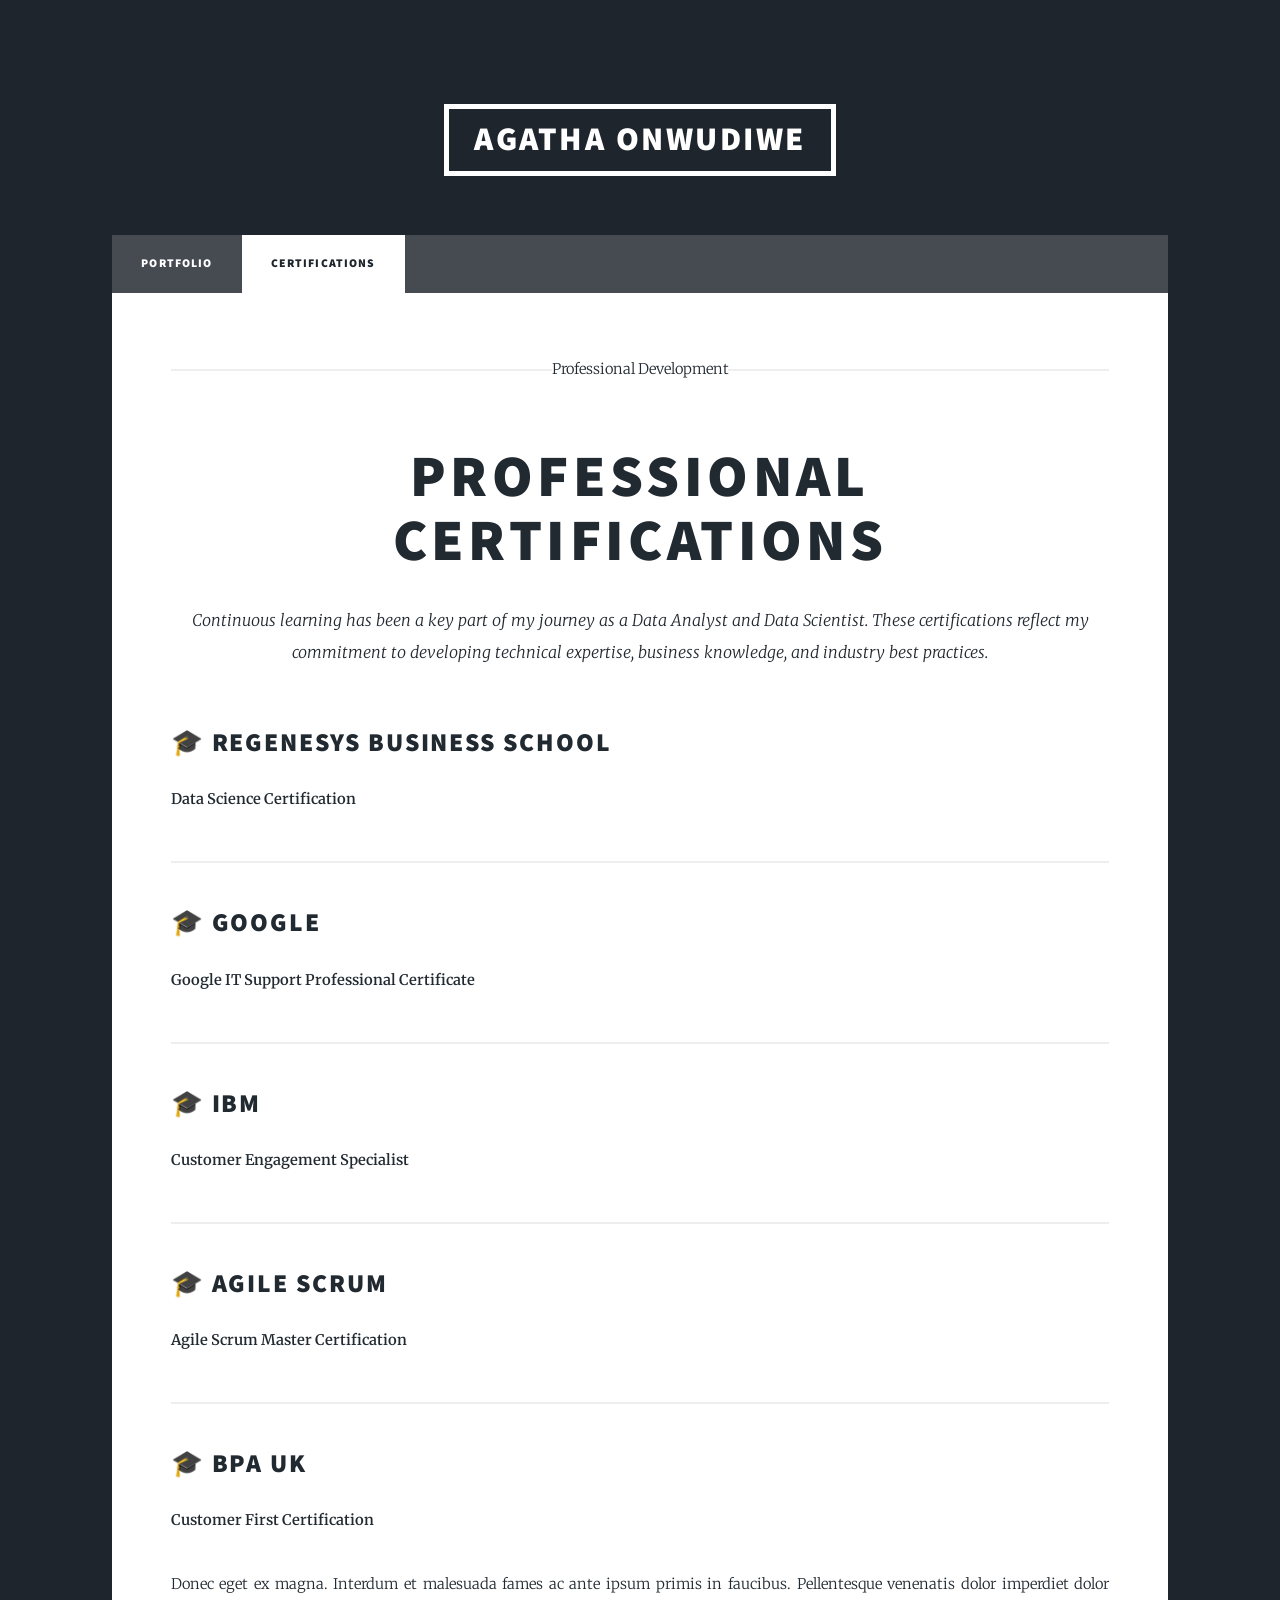
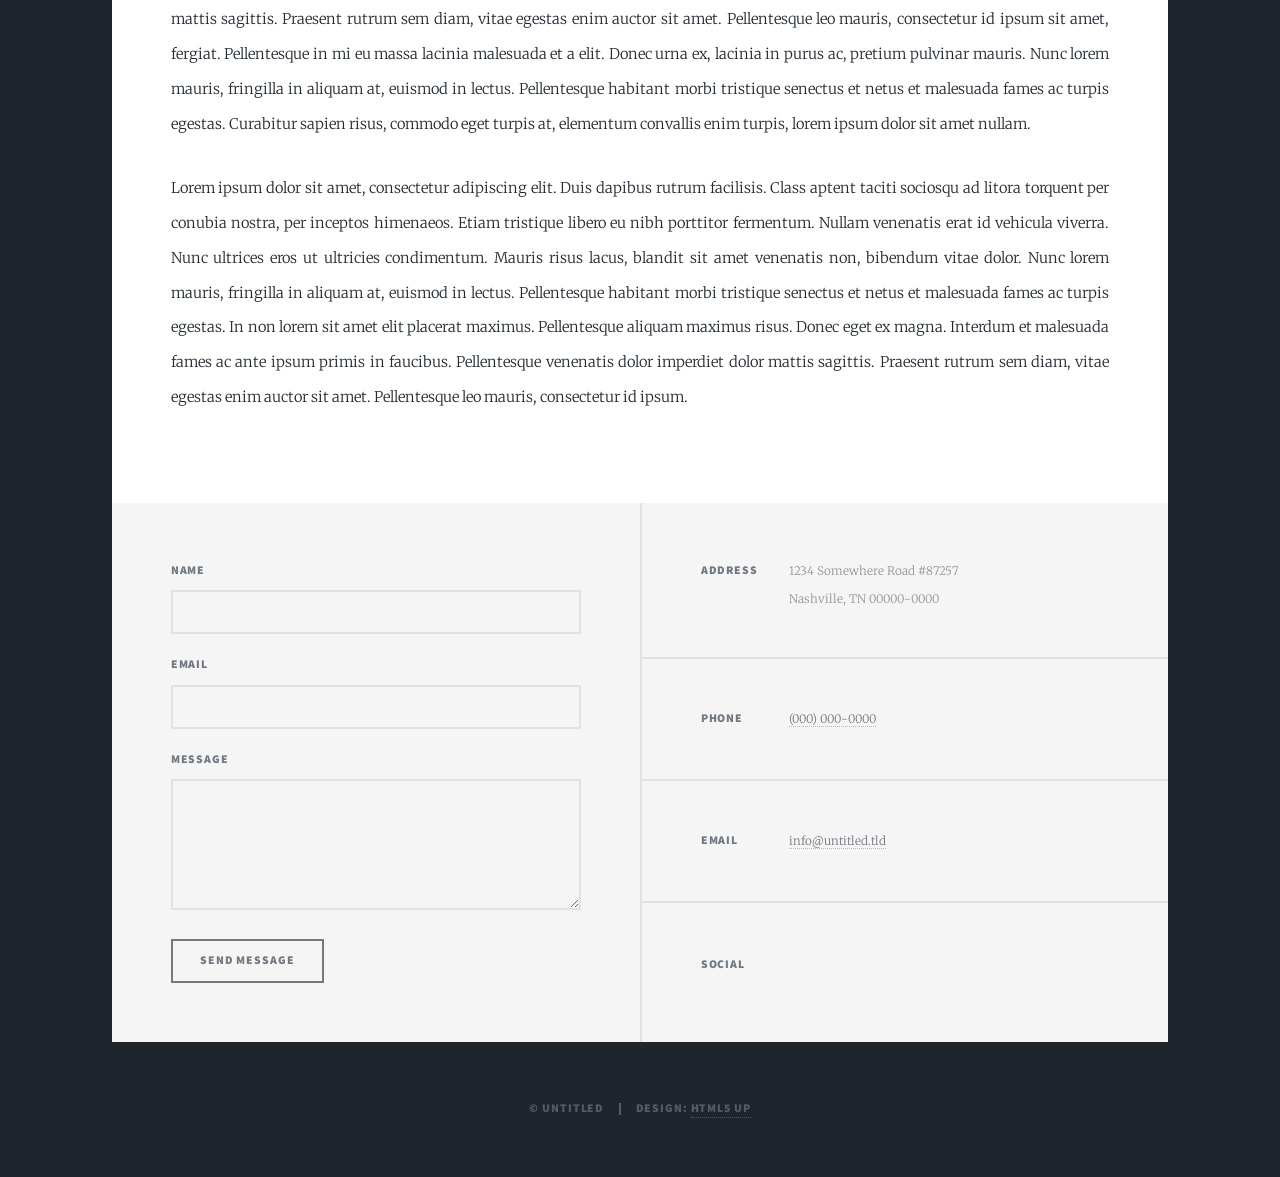
==== generic.html @ c7141292 "Complete professional portfolio website" ====
<!DOCTYPE HTML>
<!--
	Massively by HTML5 UP
	html5up.net | @ajlkn
	Free for personal and commercial use under the CCA 3.0 license (html5up.net/license)
-->
<html>
	<head>
		<title>Professional Certifications | Agatha Onwudiwe</title>
		<meta charset="utf-8" />
		<meta name="viewport" content="width=device-width, initial-scale=1, user-scalable=no" />
		<link rel="stylesheet" href="assets/css/main.css" />
		<noscript><link rel="stylesheet" href="assets/css/noscript.css" /></noscript>
	</head>
	<body class="is-preload">

		<!-- Wrapper -->
			<div id="wrapper">

				<!-- Header -->
					<header id="header">
						<a href="index.html" class="logo">Agatha Onwudiwe</a>
					</header>

				<!-- Nav -->
					<nav id="nav">			
						<ul class="links">
                         <li><a href="index.html">Portfolio</a></li>
                         <li class="active"><a href="generic.html">Certifications</a></li>
                        </ul>	
						<ul class="icons">
                     <li>
        <a href="https://www.linkedin.com/in/agatha-onwudiwe-86b87215b/" target="_blank" class="icon brands fa-linkedin">
            <span class="label">LinkedIn</span>
        </a>
    </li>

    <li>
        <a href="https://github.com/Blissfulebby" target="_blank" class="icon brands fa-github">
            <span class="label">GitHub</span>
        </a>
    </li>
</ul>
							
						</ul>
					</nav>

				<!-- Main -->
					<div id="main">

						<!-- Post -->
							<section class="post">
								<header class="major">
    <span class="date">Professional Development</span>

    <h1>Professional Certifications</h1>

    <p>
        Continuous learning has been a key part of my journey as a Data Analyst
        and Data Scientist. These certifications reflect my commitment to
        developing technical expertise, business knowledge, and industry best
        practices.
    </p>
</header>

<section>

    <h2>🎓 Regenesys Business School</h2>
    <p><strong>Data Science Certification</strong></p>

    <hr />

    <h2>🎓 Google</h2>
    <p><strong>Google IT Support Professional Certificate</strong></p>

    <hr />

    <h2>🎓 IBM</h2>
    <p><strong>Customer Engagement Specialist</strong></p>

    <hr />

    <h2>🎓 Agile Scrum</h2>
    <p><strong>Agile Scrum Master Certification</strong></p>

    <hr />

    <h2>🎓 BPA UK</h2>
    <p><strong>Customer First Certification</strong></p>

</section>
								<p>Donec eget ex magna. Interdum et malesuada fames ac ante ipsum primis in faucibus. Pellentesque venenatis dolor imperdiet dolor mattis sagittis. Praesent rutrum sem diam, vitae egestas enim auctor sit amet. Pellentesque leo mauris, consectetur id ipsum sit amet, fergiat. Pellentesque in mi eu massa lacinia malesuada et a elit. Donec urna ex, lacinia in purus ac, pretium pulvinar mauris. Nunc lorem mauris, fringilla in aliquam at, euismod in lectus. Pellentesque habitant morbi tristique senectus et netus et malesuada fames ac turpis egestas. Curabitur sapien risus, commodo eget turpis at, elementum convallis enim turpis, lorem ipsum dolor sit amet nullam.</p>
								<p>Lorem ipsum dolor sit amet, consectetur adipiscing elit. Duis dapibus rutrum facilisis. Class aptent taciti sociosqu ad litora torquent per conubia nostra, per inceptos himenaeos. Etiam tristique libero eu nibh porttitor fermentum. Nullam venenatis erat id vehicula viverra. Nunc ultrices eros ut ultricies condimentum. Mauris risus lacus, blandit sit amet venenatis non, bibendum vitae dolor. Nunc lorem mauris, fringilla in aliquam at, euismod in lectus. Pellentesque habitant morbi tristique senectus et netus et malesuada fames ac turpis egestas. In non lorem sit amet elit placerat maximus. Pellentesque aliquam maximus risus. Donec eget ex magna. Interdum et malesuada fames ac ante ipsum primis in faucibus. Pellentesque venenatis dolor imperdiet dolor mattis sagittis. Praesent rutrum sem diam, vitae egestas enim auctor sit amet. Pellentesque leo mauris, consectetur id ipsum.</p>
							</section>

					</div>

				<!-- Footer -->
					<footer id="footer">
						<section>
							<form method="post" action="#">
								<div class="fields">
									<div class="field">
										<label for="name">Name</label>
										<input type="text" name="name" id="name" />
									</div>
									<div class="field">
										<label for="email">Email</label>
										<input type="text" name="email" id="email" />
									</div>
									<div class="field">
										<label for="message">Message</label>
										<textarea name="message" id="message" rows="3"></textarea>
									</div>
								</div>
								<ul class="actions">
									<li><input type="submit" value="Send Message" /></li>
								</ul>
							</form>
						</section>
						<section class="split contact">
							<section class="alt">
								<h3>Address</h3>
								<p>1234 Somewhere Road #87257<br />
								Nashville, TN 00000-0000</p>
							</section>
							<section>
								<h3>Phone</h3>
								<p><a href="#">(000) 000-0000</a></p>
							</section>
							<section>
								<h3>Email</h3>
								<p><a href="#">info@untitled.tld</a></p>
							</section>
							<section>
								<h3>Social</h3>
								<ul class="icons alt">
									<li><a href="#" class="icon brands alt fa-twitter"><span class="label">Twitter</span></a></li>
									<li><a href="#" class="icon brands alt fa-facebook-f"><span class="label">Facebook</span></a></li>
									<li><a href="#" class="icon brands alt fa-instagram"><span class="label">Instagram</span></a></li>
									<li><a href="#" class="icon brands alt fa-github"><span class="label">GitHub</span></a></li>
								</ul>
							</section>
						</section>
					</footer>

				<!-- Copyright -->
					<div id="copyright">
						<ul><li>&copy; Untitled</li><li>Design: <a href="https://html5up.net">HTML5 UP</a></li></ul>
					</div>

			</div>

		<!-- Scripts -->
			<script src="assets/js/jquery.min.js"></script>
			<script src="assets/js/jquery.scrollex.min.js"></script>
			<script src="assets/js/jquery.scrolly.min.js"></script>
			<script src="assets/js/browser.min.js"></script>
			<script src="assets/js/breakpoints.min.js"></script>
			<script src="assets/js/util.js"></script>
			<script src="assets/js/main.js"></script>

	</body>
</html>
---- assets/css/main.css ----
@import url(fontawesome-all.min.css);
@import url("https://fonts.googleapis.com/css?family=Merriweather:300,700,300italic,700italic|Source+Sans+Pro:900");

/*
	Massively by HTML5 UP
	html5up.net | @ajlkn
	Free for personal and commercial use under the CCA 3.0 license (html5up.net/license)
*/

html, body, div, span, applet, object,
iframe, h1, h2, h3, h4, h5, h6, p, blockquote,
pre, a, abbr, acronym, address, big, cite,
code, del, dfn, em, img, ins, kbd, q, s, samp,
small, strike, strong, sub, sup, tt, var, b,
u, i, center, dl, dt, dd, ol, ul, li, fieldset,
form, label, legend, table, caption, tbody,
tfoot, thead, tr, th, td, article, aside,
canvas, details, embed, figure, figcaption,
footer, header, hgroup, menu, nav, output, ruby,
section, summary, time, mark, audio, video {
	margin: 0;
	padding: 0;
	border: 0;
	font-size: 100%;
	font: inherit;
	vertical-align: baseline;}

article, aside, details, figcaption, figure,
footer, header, hgroup, menu, nav, section {
	display: block;}

body {
	line-height: 1;
}

ol, ul {
	list-style: none;
}

blockquote, q {
	quotes: none;
}

	blockquote:before, blockquote:after, q:before, q:after {
		content: '';
		content: none;
	}

table {
	border-collapse: collapse;
	border-spacing: 0;
}

body {
	-webkit-text-size-adjust: none;
}

mark {
	background-color: transparent;
	color: inherit;
}

input::-moz-focus-inner {
	border: 0;
	padding: 0;
}

input, select, textarea {
	-moz-appearance: none;
	-webkit-appearance: none;
	-ms-appearance: none;
	appearance: none;
}

/* Basic */

	@-ms-viewport {
		width: device-width;
	}

	body {
		-ms-overflow-style: scrollbar;
	}

	@media screen and (max-width: 480px) {

		html, body {
			min-width: 320px;
		}

	}

	html {
		box-sizing: border-box;
	}

	*, *:before, *:after {
		box-sizing: inherit;
	}

	body {
		background-color: #1e252d;
	}

		body.is-preload *, body.is-preload *:before, body.is-preload *:after {
			-moz-animation: none !important;
			-webkit-animation: none !important;
			-ms-animation: none !important;
			animation: none !important;
			-moz-transition: none !important;
			-webkit-transition: none !important;
			-ms-transition: none !important;
			transition: none !important;
		}

/* Type */

	html {
		font-size: 16pt;
	}

		@media screen and (max-width: 1680px) {

			html {
				font-size: 12pt;
			}

		}

		@media screen and (max-width: 1280px) {

			html {
				font-size: 11pt;
			}

		}

		@media screen and (max-width: 360px) {

			html {
				font-size: 10pt;
			}

		}

	body {
		color: #212931;
	}

	body, input, select, textarea {
		font-family: "Merriweather", Georgia, serif;
		font-weight: 300;
		font-size: 1rem;
		line-height: 2.375;
	}

	a {
		-moz-transition: color 0.2s ease-in-out, background-color 0.2s ease-in-out, border-color 0.2s ease-in-out, box-shadow 0.2s ease-in-out;
		-webkit-transition: color 0.2s ease-in-out, background-color 0.2s ease-in-out, border-color 0.2s ease-in-out, box-shadow 0.2s ease-in-out;
		-ms-transition: color 0.2s ease-in-out, background-color 0.2s ease-in-out, border-color 0.2s ease-in-out, box-shadow 0.2s ease-in-out;
		transition: color 0.2s ease-in-out, background-color 0.2s ease-in-out, border-color 0.2s ease-in-out, box-shadow 0.2s ease-in-out;
		border-bottom: dotted 1px;
		text-decoration: none;
	}

		a:hover {
			border-bottom-color: transparent;
		}

	strong, b {
		font-weight: 600;
	}

	em, i {
		font-style: italic;
	}

	p {
		text-align: justify;
		margin: 0 0 2rem 0;
	}

	h1, h2, h3, h4, h5, h6 {
		font-family: "Source Sans Pro", Helvetica, sans-serif;
		font-weight: 900;
		line-height: 1.5;
		letter-spacing: 0.075em;
		text-transform: uppercase;
		margin: 0 0 1rem 0;
	}

		h1 a, h2 a, h3 a, h4 a, h5 a, h6 a {
			border-bottom: 0;
			color: inherit;
			text-decoration: none;
		}

	h1 {
		font-size: 4rem;
		line-height: 1.1;
		margin: 0 0 2rem 0;
	}

	h2 {
		font-size: 1.75rem;
		line-height: 1.3;
		margin: 0 0 1.5rem 0;
	}

	h3 {
		font-size: 1.25rem;
		margin: 0 0 1.5rem 0;
	}

	h4 {
		font-size: 1rem;
	}

	h5 {
		font-size: 0.9rem;
	}

	h6 {
		font-size: 0.8rem;
	}

	sub {
		font-size: 0.8rem;
		position: relative;
		top: 0.5rem;
	}

	sup {
		font-size: 0.8rem;
		position: relative;
		top: -0.5rem;
	}

	blockquote {
		border-left: solid 4px;
		font-style: italic;
		margin: 0 0 2rem 0;
		padding: 0.5rem 0 0.5rem 2rem;
	}

	code {
		border: solid 2px;
		font-family: "Courier New", monospace;
		font-size: 0.9rem;
		margin: 0 0.25rem;
		padding: 0.25rem 0.65rem;
	}

	pre {
		-webkit-overflow-scrolling: touch;
		font-family: "Courier New", monospace;
		font-size: 0.9rem;
		margin: 0 0 2rem 0;
	}

		pre code {
			display: block;
			line-height: 1.75;
			padding: 1rem 1.5rem;
			overflow-x: auto;
		}

	hr {
		border: 0;
		border-bottom: solid 2px;
		margin: 3rem 0;
	}

		hr.major {
			margin: 5rem 0;
		}

	.align-left {
		text-align: left;
	}

	.align-center {
		text-align: center;
	}

	.align-right {
		text-align: right;
	}

	input, select, textarea {
		color: #212931;
	}

	a {
		color: #212931;
		border-bottom-color: rgba(33, 41, 49, 0.5);
	}

		a:hover {
			border-bottom-color: transparent;
			color: #18bfef !important;
		}

	strong, b {
		color: #212931;
	}

	h1, h2, h3, h4, h5, h6 {
		color: #212931;
	}

	blockquote {
		border-left-color: #eeeeee;
	}

	code {
		background: rgba(220, 220, 220, 0.25);
		border-color: #eeeeee;
	}

	hr {
		border-bottom-color: #eeeeee;
	}

/* Row */

	.row {
		display: flex;
		flex-wrap: wrap;
		box-sizing: border-box;
		align-items: stretch;
	}

		.row > * {
			box-sizing: border-box;
		}

		.row.gtr-uniform > * > :last-child {
			margin-bottom: 0;
		}

		.row.aln-left {
			justify-content: flex-start;
		}

		.row.aln-center {
			justify-content: center;
		}

		.row.aln-right {
			justify-content: flex-end;
		}

		.row.aln-top {
			align-items: flex-start;
		}

		.row.aln-middle {
			align-items: center;
		}

		.row.aln-bottom {
			align-items: flex-end;
		}

		.row > .imp {
			order: -1;
		}

		.row > .col-1 {
			width: 8.33333%;
		}

		.row > .off-1 {
			margin-left: 8.33333%;
		}

		.row > .col-2 {
			width: 16.66667%;
		}

		.row > .off-2 {
			margin-left: 16.66667%;
		}

		.row > .col-3 {
			width: 25%;
		}

		.row > .off-3 {
			margin-left: 25%;
		}

		.row > .col-4 {
			width: 33.33333%;
		}

		.row > .off-4 {
			margin-left: 33.33333%;
		}

		.row > .col-5 {
			width: 41.66667%;
		}

		.row > .off-5 {
			margin-left: 41.66667%;
		}

		.row > .col-6 {
			width: 50%;
		}

		.row > .off-6 {
			margin-left: 50%;
		}

		.row > .col-7 {
			width: 58.33333%;
		}

		.row > .off-7 {
			margin-left: 58.33333%;
		}

		.row > .col-8 {
			width: 66.66667%;
		}

		.row > .off-8 {
			margin-left: 66.66667%;
		}

		.row > .col-9 {
			width: 75%;
		}

		.row > .off-9 {
			margin-left: 75%;
		}

		.row > .col-10 {
			width: 83.33333%;
		}

		.row > .off-10 {
			margin-left: 83.33333%;
		}

		.row > .col-11 {
			width: 91.66667%;
		}

		.row > .off-11 {
			margin-left: 91.66667%;
		}

		.row > .col-12 {
			width: 100%;
		}

		.row > .off-12 {
			margin-left: 100%;
		}

		.row.gtr-0 {
			margin-top: 0;
			margin-left: 0rem;
		}

			.row.gtr-0 > * {
				padding: 0 0 0 0rem;
			}

			.row.gtr-0.gtr-uniform {
				margin-top: 0rem;
			}

				.row.gtr-0.gtr-uniform > * {
					padding-top: 0rem;
				}

		.row.gtr-25 {
			margin-top: 0;
			margin-left: -0.375rem;
		}

			.row.gtr-25 > * {
				padding: 0 0 0 0.375rem;
			}

			.row.gtr-25.gtr-uniform {
				margin-top: -0.375rem;
			}

				.row.gtr-25.gtr-uniform > * {
					padding-top: 0.375rem;
				}

		.row.gtr-50 {
			margin-top: 0;
			margin-left: -0.75rem;
		}

			.row.gtr-50 > * {
				padding: 0 0 0 0.75rem;
			}

			.row.gtr-50.gtr-uniform {
				margin-top: -0.75rem;
			}

				.row.gtr-50.gtr-uniform > * {
					padding-top: 0.75rem;
				}

		.row {
			margin-top: 0;
			margin-left: -1.5rem;
		}

			.row > * {
				padding: 0 0 0 1.5rem;
			}

			.row.gtr-uniform {
				margin-top: -1.5rem;
			}

				.row.gtr-uniform > * {
					padding-top: 1.5rem;
				}

		.row.gtr-150 {
			margin-top: 0;
			margin-left: -2.25rem;
		}

			.row.gtr-150 > * {
				padding: 0 0 0 2.25rem;
			}

			.row.gtr-150.gtr-uniform {
				margin-top: -2.25rem;
			}

				.row.gtr-150.gtr-uniform > * {
					padding-top: 2.25rem;
				}

		.row.gtr-200 {
			margin-top: 0;
			margin-left: -3rem;
		}

			.row.gtr-200 > * {
				padding: 0 0 0 3rem;
			}

			.row.gtr-200.gtr-uniform {
				margin-top: -3rem;
			}

				.row.gtr-200.gtr-uniform > * {
					padding-top: 3rem;
				}

		@media screen and (max-width: 1680px) {

			.row {
				display: flex;
				flex-wrap: wrap;
				box-sizing: border-box;
				align-items: stretch;
			}

				.row > * {
					box-sizing: border-box;
				}

				.row.gtr-uniform > * > :last-child {
					margin-bottom: 0;
				}

				.row.aln-left {
					justify-content: flex-start;
				}

				.row.aln-center {
					justify-content: center;
				}

				.row.aln-right {
					justify-content: flex-end;
				}

				.row.aln-top {
					align-items: flex-start;
				}

				.row.aln-middle {
					align-items: center;
				}

				.row.aln-bottom {
					align-items: flex-end;
				}

				.row > .imp-xlarge {
					order: -1;
				}

				.row > .col-1-xlarge {
					width: 8.33333%;
				}

				.row > .off-1-xlarge {
					margin-left: 8.33333%;
				}

				.row > .col-2-xlarge {
					width: 16.66667%;
				}

				.row > .off-2-xlarge {
					margin-left: 16.66667%;
				}

				.row > .col-3-xlarge {
					width: 25%;
				}

				.row > .off-3-xlarge {
					margin-left: 25%;
				}

				.row > .col-4-xlarge {
					width: 33.33333%;
				}

				.row > .off-4-xlarge {
					margin-left: 33.33333%;
				}

				.row > .col-5-xlarge {
					width: 41.66667%;
				}

				.row > .off-5-xlarge {
					margin-left: 41.66667%;
				}

				.row > .col-6-xlarge {
					width: 50%;
				}

				.row > .off-6-xlarge {
					margin-left: 50%;
				}

				.row > .col-7-xlarge {
					width: 58.33333%;
				}

				.row > .off-7-xlarge {
					margin-left: 58.33333%;
				}

				.row > .col-8-xlarge {
					width: 66.66667%;
				}

				.row > .off-8-xlarge {
					margin-left: 66.66667%;
				}

				.row > .col-9-xlarge {
					width: 75%;
				}

				.row > .off-9-xlarge {
					margin-left: 75%;
				}

				.row > .col-10-xlarge {
					width: 83.33333%;
				}

				.row > .off-10-xlarge {
					margin-left: 83.33333%;
				}

				.row > .col-11-xlarge {
					width: 91.66667%;
				}

				.row > .off-11-xlarge {
					margin-left: 91.66667%;
				}

				.row > .col-12-xlarge {
					width: 100%;
				}

				.row > .off-12-xlarge {
					margin-left: 100%;
				}

				.row.gtr-0 {
					margin-top: 0;
					margin-left: 0rem;
				}

					.row.gtr-0 > * {
						padding: 0 0 0 0rem;
					}

					.row.gtr-0.gtr-uniform {
						margin-top: 0rem;
					}

						.row.gtr-0.gtr-uniform > * {
							padding-top: 0rem;
						}

				.row.gtr-25 {
					margin-top: 0;
					margin-left: -0.375rem;
				}

					.row.gtr-25 > * {
						padding: 0 0 0 0.375rem;
					}

					.row.gtr-25.gtr-uniform {
						margin-top: -0.375rem;
					}

						.row.gtr-25.gtr-uniform > * {
							padding-top: 0.375rem;
						}

				.row.gtr-50 {
					margin-top: 0;
					margin-left: -0.75rem;
				}

					.row.gtr-50 > * {
						padding: 0 0 0 0.75rem;
					}

					.row.gtr-50.gtr-uniform {
						margin-top: -0.75rem;
					}

						.row.gtr-50.gtr-uniform > * {
							padding-top: 0.75rem;
						}

				.row {
					margin-top: 0;
					margin-left: -1.5rem;
				}

					.row > * {
						padding: 0 0 0 1.5rem;
					}

					.row.gtr-uniform {
						margin-top: -1.5rem;
					}

						.row.gtr-uniform > * {
							padding-top: 1.5rem;
						}

				.row.gtr-150 {
					margin-top: 0;
					margin-left: -2.25rem;
				}

					.row.gtr-150 > * {
						padding: 0 0 0 2.25rem;
					}

					.row.gtr-150.gtr-uniform {
						margin-top: -2.25rem;
					}

						.row.gtr-150.gtr-uniform > * {
							padding-top: 2.25rem;
						}

				.row.gtr-200 {
					margin-top: 0;
					margin-left: -3rem;
				}

					.row.gtr-200 > * {
						padding: 0 0 0 3rem;
					}

					.row.gtr-200.gtr-uniform {
						margin-top: -3rem;
					}

						.row.gtr-200.gtr-uniform > * {
							padding-top: 3rem;
						}

		}

		@media screen and (max-width: 1280px) {

			.row {
				display: flex;
				flex-wrap: wrap;
				box-sizing: border-box;
				align-items: stretch;
			}

				.row > * {
					box-sizing: border-box;
				}

				.row.gtr-uniform > * > :last-child {
					margin-bottom: 0;
				}

				.row.aln-left {
					justify-content: flex-start;
				}

				.row.aln-center {
					justify-content: center;
				}

				.row.aln-right {
					justify-content: flex-end;
				}

				.row.aln-top {
					align-items: flex-start;
				}

				.row.aln-middle {
					align-items: center;
				}

				.row.aln-bottom {
					align-items: flex-end;
				}

				.row > .imp-large {
					order: -1;
				}

				.row > .col-1-large {
					width: 8.33333%;
				}

				.row > .off-1-large {
					margin-left: 8.33333%;
				}

				.row > .col-2-large {
					width: 16.66667%;
				}

				.row > .off-2-large {
					margin-left: 16.66667%;
				}

				.row > .col-3-large {
					width: 25%;
				}

				.row > .off-3-large {
					margin-left: 25%;
				}

				.row > .col-4-large {
					width: 33.33333%;
				}

				.row > .off-4-large {
					margin-left: 33.33333%;
				}

				.row > .col-5-large {
					width: 41.66667%;
				}

				.row > .off-5-large {
					margin-left: 41.66667%;
				}

				.row > .col-6-large {
					width: 50%;
				}

				.row > .off-6-large {
					margin-left: 50%;
				}

				.row > .col-7-large {
					width: 58.33333%;
				}

				.row > .off-7-large {
					margin-left: 58.33333%;
				}

				.row > .col-8-large {
					width: 66.66667%;
				}

				.row > .off-8-large {
					margin-left: 66.66667%;
				}

				.row > .col-9-large {
					width: 75%;
				}

				.row > .off-9-large {
					margin-left: 75%;
				}

				.row > .col-10-large {
					width: 83.33333%;
				}

				.row > .off-10-large {
					margin-left: 83.33333%;
				}

				.row > .col-11-large {
					width: 91.66667%;
				}

				.row > .off-11-large {
					margin-left: 91.66667%;
				}

				.row > .col-12-large {
					width: 100%;
				}

				.row > .off-12-large {
					margin-left: 100%;
				}

				.row.gtr-0 {
					margin-top: 0;
					margin-left: 0rem;
				}

					.row.gtr-0 > * {
						padding: 0 0 0 0rem;
					}

					.row.gtr-0.gtr-uniform {
						margin-top: 0rem;
					}

						.row.gtr-0.gtr-uniform > * {
							padding-top: 0rem;
						}

				.row.gtr-25 {
					margin-top: 0;
					margin-left: -0.375rem;
				}

					.row.gtr-25 > * {
						padding: 0 0 0 0.375rem;
					}

					.row.gtr-25.gtr-uniform {
						margin-top: -0.375rem;
					}

						.row.gtr-25.gtr-uniform > * {
							padding-top: 0.375rem;
						}

				.row.gtr-50 {
					margin-top: 0;
					margin-left: -0.75rem;
				}

					.row.gtr-50 > * {
						padding: 0 0 0 0.75rem;
					}

					.row.gtr-50.gtr-uniform {
						margin-top: -0.75rem;
					}

						.row.gtr-50.gtr-uniform > * {
							padding-top: 0.75rem;
						}

				.row {
					margin-top: 0;
					margin-left: -1.5rem;
				}

					.row > * {
						padding: 0 0 0 1.5rem;
					}

					.row.gtr-uniform {
						margin-top: -1.5rem;
					}

						.row.gtr-uniform > * {
							padding-top: 1.5rem;
						}

				.row.gtr-150 {
					margin-top: 0;
					margin-left: -2.25rem;
				}

					.row.gtr-150 > * {
						padding: 0 0 0 2.25rem;
					}

					.row.gtr-150.gtr-uniform {
						margin-top: -2.25rem;
					}

						.row.gtr-150.gtr-uniform > * {
							padding-top: 2.25rem;
						}

				.row.gtr-200 {
					margin-top: 0;
					margin-left: -3rem;
				}

					.row.gtr-200 > * {
						padding: 0 0 0 3rem;
					}

					.row.gtr-200.gtr-uniform {
						margin-top: -3rem;
					}

						.row.gtr-200.gtr-uniform > * {
							padding-top: 3rem;
						}

		}

		@media screen and (max-width: 980px) {

			.row {
				display: flex;
				flex-wrap: wrap;
				box-sizing: border-box;
				align-items: stretch;
			}

				.row > * {
					box-sizing: border-box;
				}

				.row.gtr-uniform > * > :last-child {
					margin-bottom: 0;
				}

				.row.aln-left {
					justify-content: flex-start;
				}

				.row.aln-center {
					justify-content: center;
				}

				.row.aln-right {
					justify-content: flex-end;
				}

				.row.aln-top {
					align-items: flex-start;
				}

				.row.aln-middle {
					align-items: center;
				}

				.row.aln-bottom {
					align-items: flex-end;
				}

				.row > .imp-medium {
					order: -1;
				}

				.row > .col-1-medium {
					width: 8.33333%;
				}

				.row > .off-1-medium {
					margin-left: 8.33333%;
				}

				.row > .col-2-medium {
					width: 16.66667%;
				}

				.row > .off-2-medium {
					margin-left: 16.66667%;
				}

				.row > .col-3-medium {
					width: 25%;
				}

				.row > .off-3-medium {
					margin-left: 25%;
				}

				.row > .col-4-medium {
					width: 33.33333%;
				}

				.row > .off-4-medium {
					margin-left: 33.33333%;
				}

				.row > .col-5-medium {
					width: 41.66667%;
				}

				.row > .off-5-medium {
					margin-left: 41.66667%;
				}

				.row > .col-6-medium {
					width: 50%;
				}

				.row > .off-6-medium {
					margin-left: 50%;
				}

				.row > .col-7-medium {
					width: 58.33333%;
				}

				.row > .off-7-medium {
					margin-left: 58.33333%;
				}

				.row > .col-8-medium {
					width: 66.66667%;
				}

				.row > .off-8-medium {
					margin-left: 66.66667%;
				}

				.row > .col-9-medium {
					width: 75%;
				}

				.row > .off-9-medium {
					margin-left: 75%;
				}

				.row > .col-10-medium {
					width: 83.33333%;
				}

				.row > .off-10-medium {
					margin-left: 83.33333%;
				}

				.row > .col-11-medium {
					width: 91.66667%;
				}

				.row > .off-11-medium {
					margin-left: 91.66667%;
				}

				.row > .col-12-medium {
					width: 100%;
				}

				.row > .off-12-medium {
					margin-left: 100%;
				}

				.row.gtr-0 {
					margin-top: 0;
					margin-left: 0rem;
				}

					.row.gtr-0 > * {
						padding: 0 0 0 0rem;
					}

					.row.gtr-0.gtr-uniform {
						margin-top: 0rem;
					}

						.row.gtr-0.gtr-uniform > * {
							padding-top: 0rem;
						}

				.row.gtr-25 {
					margin-top: 0;
					margin-left: -0.375rem;
				}

					.row.gtr-25 > * {
						padding: 0 0 0 0.375rem;
					}

					.row.gtr-25.gtr-uniform {
						margin-top: -0.375rem;
					}

						.row.gtr-25.gtr-uniform > * {
							padding-top: 0.375rem;
						}

				.row.gtr-50 {
					margin-top: 0;
					margin-left: -0.75rem;
				}

					.row.gtr-50 > * {
						padding: 0 0 0 0.75rem;
					}

					.row.gtr-50.gtr-uniform {
						margin-top: -0.75rem;
					}

						.row.gtr-50.gtr-uniform > * {
							padding-top: 0.75rem;
						}

				.row {
					margin-top: 0;
					margin-left: -1.5rem;
				}

					.row > * {
						padding: 0 0 0 1.5rem;
					}

					.row.gtr-uniform {
						margin-top: -1.5rem;
					}

						.row.gtr-uniform > * {
							padding-top: 1.5rem;
						}

				.row.gtr-150 {
					margin-top: 0;
					margin-left: -2.25rem;
				}

					.row.gtr-150 > * {
						padding: 0 0 0 2.25rem;
					}

					.row.gtr-150.gtr-uniform {
						margin-top: -2.25rem;
					}

						.row.gtr-150.gtr-uniform > * {
							padding-top: 2.25rem;
						}

				.row.gtr-200 {
					margin-top: 0;
					margin-left: -3rem;
				}

					.row.gtr-200 > * {
						padding: 0 0 0 3rem;
					}

					.row.gtr-200.gtr-uniform {
						margin-top: -3rem;
					}

						.row.gtr-200.gtr-uniform > * {
							padding-top: 3rem;
						}

		}

		@media screen and (max-width: 736px) {

			.row {
				display: flex;
				flex-wrap: wrap;
				box-sizing: border-box;
				align-items: stretch;
			}

				.row > * {
					box-sizing: border-box;
				}

				.row.gtr-uniform > * > :last-child {
					margin-bottom: 0;
				}

				.row.aln-left {
					justify-content: flex-start;
				}

				.row.aln-center {
					justify-content: center;
				}

				.row.aln-right {
					justify-content: flex-end;
				}

				.row.aln-top {
					align-items: flex-start;
				}

				.row.aln-middle {
					align-items: center;
				}

				.row.aln-bottom {
					align-items: flex-end;
				}

				.row > .imp-small {
					order: -1;
				}

				.row > .col-1-small {
					width: 8.33333%;
				}

				.row > .off-1-small {
					margin-left: 8.33333%;
				}

				.row > .col-2-small {
					width: 16.66667%;
				}

				.row > .off-2-small {
					margin-left: 16.66667%;
				}

				.row > .col-3-small {
					width: 25%;
				}

				.row > .off-3-small {
					margin-left: 25%;
				}

				.row > .col-4-small {
					width: 33.33333%;
				}

				.row > .off-4-small {
					margin-left: 33.33333%;
				}

				.row > .col-5-small {
					width: 41.66667%;
				}

				.row > .off-5-small {
					margin-left: 41.66667%;
				}

				.row > .col-6-small {
					width: 50%;
				}

				.row > .off-6-small {
					margin-left: 50%;
				}

				.row > .col-7-small {
					width: 58.33333%;
				}

				.row > .off-7-small {
					margin-left: 58.33333%;
				}

				.row > .col-8-small {
					width: 66.66667%;
				}

				.row > .off-8-small {
					margin-left: 66.66667%;
				}

				.row > .col-9-small {
					width: 75%;
				}

				.row > .off-9-small {
					margin-left: 75%;
				}

				.row > .col-10-small {
					width: 83.33333%;
				}

				.row > .off-10-small {
					margin-left: 83.33333%;
				}

				.row > .col-11-small {
					width: 91.66667%;
				}

				.row > .off-11-small {
					margin-left: 91.66667%;
				}

				.row > .col-12-small {
					width: 100%;
				}

				.row > .off-12-small {
					margin-left: 100%;
				}

				.row.gtr-0 {
					margin-top: 0;
					margin-left: 0rem;
				}

					.row.gtr-0 > * {
						padding: 0 0 0 0rem;
					}

					.row.gtr-0.gtr-uniform {
						margin-top: 0rem;
					}

						.row.gtr-0.gtr-uniform > * {
							padding-top: 0rem;
						}

				.row.gtr-25 {
					margin-top: 0;
					margin-left: -0.375rem;
				}

					.row.gtr-25 > * {
						padding: 0 0 0 0.375rem;
					}

					.row.gtr-25.gtr-uniform {
						margin-top: -0.375rem;
					}

						.row.gtr-25.gtr-uniform > * {
							padding-top: 0.375rem;
						}

				.row.gtr-50 {
					margin-top: 0;
					margin-left: -0.75rem;
				}

					.row.gtr-50 > * {
						padding: 0 0 0 0.75rem;
					}

					.row.gtr-50.gtr-uniform {
						margin-top: -0.75rem;
					}

						.row.gtr-50.gtr-uniform > * {
							padding-top: 0.75rem;
						}

				.row {
					margin-top: 0;
					margin-left: -1.5rem;
				}

					.row > * {
						padding: 0 0 0 1.5rem;
					}

					.row.gtr-uniform {
						margin-top: -1.5rem;
					}

						.row.gtr-uniform > * {
							padding-top: 1.5rem;
						}

				.row.gtr-150 {
					margin-top: 0;
					margin-left: -2.25rem;
				}

					.row.gtr-150 > * {
						padding: 0 0 0 2.25rem;
					}

					.row.gtr-150.gtr-uniform {
						margin-top: -2.25rem;
					}

						.row.gtr-150.gtr-uniform > * {
							padding-top: 2.25rem;
						}

				.row.gtr-200 {
					margin-top: 0;
					margin-left: -3rem;
				}

					.row.gtr-200 > * {
						padding: 0 0 0 3rem;
					}

					.row.gtr-200.gtr-uniform {
						margin-top: -3rem;
					}

						.row.gtr-200.gtr-uniform > * {
							padding-top: 3rem;
						}

		}

		@media screen and (max-width: 480px) {

			.row {
				display: flex;
				flex-wrap: wrap;
				box-sizing: border-box;
				align-items: stretch;
			}

				.row > * {
					box-sizing: border-box;
				}

				.row.gtr-uniform > * > :last-child {
					margin-bottom: 0;
				}

				.row.aln-left {
					justify-content: flex-start;
				}

				.row.aln-center {
					justify-content: center;
				}

				.row.aln-right {
					justify-content: flex-end;
				}

				.row.aln-top {
					align-items: flex-start;
				}

				.row.aln-middle {
					align-items: center;
				}

				.row.aln-bottom {
					align-items: flex-end;
				}

				.row > .imp-xsmall {
					order: -1;
				}

				.row > .col-1-xsmall {
					width: 8.33333%;
				}

				.row > .off-1-xsmall {
					margin-left: 8.33333%;
				}

				.row > .col-2-xsmall {
					width: 16.66667%;
				}

				.row > .off-2-xsmall {
					margin-left: 16.66667%;
				}

				.row > .col-3-xsmall {
					width: 25%;
				}

				.row > .off-3-xsmall {
					margin-left: 25%;
				}

				.row > .col-4-xsmall {
					width: 33.33333%;
				}

				.row > .off-4-xsmall {
					margin-left: 33.33333%;
				}

				.row > .col-5-xsmall {
					width: 41.66667%;
				}

				.row > .off-5-xsmall {
					margin-left: 41.66667%;
				}

				.row > .col-6-xsmall {
					width: 50%;
				}

				.row > .off-6-xsmall {
					margin-left: 50%;
				}

				.row > .col-7-xsmall {
					width: 58.33333%;
				}

				.row > .off-7-xsmall {
					margin-left: 58.33333%;
				}

				.row > .col-8-xsmall {
					width: 66.66667%;
				}

				.row > .off-8-xsmall {
					margin-left: 66.66667%;
				}

				.row > .col-9-xsmall {
					width: 75%;
				}

				.row > .off-9-xsmall {
					margin-left: 75%;
				}

				.row > .col-10-xsmall {
					width: 83.33333%;
				}

				.row > .off-10-xsmall {
					margin-left: 83.33333%;
				}

				.row > .col-11-xsmall {
					width: 91.66667%;
				}

				.row > .off-11-xsmall {
					margin-left: 91.66667%;
				}

				.row > .col-12-xsmall {
					width: 100%;
				}

				.row > .off-12-xsmall {
					margin-left: 100%;
				}

				.row.gtr-0 {
					margin-top: 0;
					margin-left: 0rem;
				}

					.row.gtr-0 > * {
						padding: 0 0 0 0rem;
					}

					.row.gtr-0.gtr-uniform {
						margin-top: 0rem;
					}

						.row.gtr-0.gtr-uniform > * {
							padding-top: 0rem;
						}

				.row.gtr-25 {
					margin-top: 0;
					margin-left: -0.375rem;
				}

					.row.gtr-25 > * {
						padding: 0 0 0 0.375rem;
					}

					.row.gtr-25.gtr-uniform {
						margin-top: -0.375rem;
					}

						.row.gtr-25.gtr-uniform > * {
							padding-top: 0.375rem;
						}

				.row.gtr-50 {
					margin-top: 0;
					margin-left: -0.75rem;
				}

					.row.gtr-50 > * {
						padding: 0 0 0 0.75rem;
					}

					.row.gtr-50.gtr-uniform {
						margin-top: -0.75rem;
					}

						.row.gtr-50.gtr-uniform > * {
							padding-top: 0.75rem;
						}

				.row {
					margin-top: 0;
					margin-left: -1.5rem;
				}

					.row > * {
						padding: 0 0 0 1.5rem;
					}

					.row.gtr-uniform {
						margin-top: -1.5rem;
					}

						.row.gtr-uniform > * {
							padding-top: 1.5rem;
						}

				.row.gtr-150 {
					margin-top: 0;
					margin-left: -2.25rem;
				}

					.row.gtr-150 > * {
						padding: 0 0 0 2.25rem;
					}

					.row.gtr-150.gtr-uniform {
						margin-top: -2.25rem;
					}

						.row.gtr-150.gtr-uniform > * {
							padding-top: 2.25rem;
						}

				.row.gtr-200 {
					margin-top: 0;
					margin-left: -3rem;
				}

					.row.gtr-200 > * {
						padding: 0 0 0 3rem;
					}

					.row.gtr-200.gtr-uniform {
						margin-top: -3rem;
					}

						.row.gtr-200.gtr-uniform > * {
							padding-top: 3rem;
						}

		}

		@media screen and (max-width: 360px) {

			.row {
				display: flex;
				flex-wrap: wrap;
				box-sizing: border-box;
				align-items: stretch;
			}

				.row > * {
					box-sizing: border-box;
				}

				.row.gtr-uniform > * > :last-child {
					margin-bottom: 0;
				}

				.row.aln-left {
					justify-content: flex-start;
				}

				.row.aln-center {
					justify-content: center;
				}

				.row.aln-right {
					justify-content: flex-end;
				}

				.row.aln-top {
					align-items: flex-start;
				}

				.row.aln-middle {
					align-items: center;
				}

				.row.aln-bottom {
					align-items: flex-end;
				}

				.row > .imp-xxsmall {
					order: -1;
				}

				.row > .col-1-xxsmall {
					width: 8.33333%;
				}

				.row > .off-1-xxsmall {
					margin-left: 8.33333%;
				}

				.row > .col-2-xxsmall {
					width: 16.66667%;
				}

				.row > .off-2-xxsmall {
					margin-left: 16.66667%;
				}

				.row > .col-3-xxsmall {
					width: 25%;
				}

				.row > .off-3-xxsmall {
					margin-left: 25%;
				}

				.row > .col-4-xxsmall {
					width: 33.33333%;
				}

				.row > .off-4-xxsmall {
					margin-left: 33.33333%;
				}

				.row > .col-5-xxsmall {
					width: 41.66667%;
				}

				.row > .off-5-xxsmall {
					margin-left: 41.66667%;
				}

				.row > .col-6-xxsmall {
					width: 50%;
				}

				.row > .off-6-xxsmall {
					margin-left: 50%;
				}

				.row > .col-7-xxsmall {
					width: 58.33333%;
				}

				.row > .off-7-xxsmall {
					margin-left: 58.33333%;
				}

				.row > .col-8-xxsmall {
					width: 66.66667%;
				}

				.row > .off-8-xxsmall {
					margin-left: 66.66667%;
				}

				.row > .col-9-xxsmall {
					width: 75%;
				}

				.row > .off-9-xxsmall {
					margin-left: 75%;
				}

				.row > .col-10-xxsmall {
					width: 83.33333%;
				}

				.row > .off-10-xxsmall {
					margin-left: 83.33333%;
				}

				.row > .col-11-xxsmall {
					width: 91.66667%;
				}

				.row > .off-11-xxsmall {
					margin-left: 91.66667%;
				}

				.row > .col-12-xxsmall {
					width: 100%;
				}

				.row > .off-12-xxsmall {
					margin-left: 100%;
				}

				.row.gtr-0 {
					margin-top: 0;
					margin-left: 0rem;
				}

					.row.gtr-0 > * {
						padding: 0 0 0 0rem;
					}

					.row.gtr-0.gtr-uniform {
						margin-top: 0rem;
					}

						.row.gtr-0.gtr-uniform > * {
							padding-top: 0rem;
						}

				.row.gtr-25 {
					margin-top: 0;
					margin-left: -0.375rem;
				}

					.row.gtr-25 > * {
						padding: 0 0 0 0.375rem;
					}

					.row.gtr-25.gtr-uniform {
						margin-top: -0.375rem;
					}

						.row.gtr-25.gtr-uniform > * {
							padding-top: 0.375rem;
						}

				.row.gtr-50 {
					margin-top: 0;
					margin-left: -0.75rem;
				}

					.row.gtr-50 > * {
						padding: 0 0 0 0.75rem;
					}

					.row.gtr-50.gtr-uniform {
						margin-top: -0.75rem;
					}

						.row.gtr-50.gtr-uniform > * {
							padding-top: 0.75rem;
						}

				.row {
					margin-top: 0;
					margin-left: -1.5rem;
				}

					.row > * {
						padding: 0 0 0 1.5rem;
					}

					.row.gtr-uniform {
						margin-top: -1.5rem;
					}

						.row.gtr-uniform > * {
							padding-top: 1.5rem;
						}

				.row.gtr-150 {
					margin-top: 0;
					margin-left: -2.25rem;
				}

					.row.gtr-150 > * {
						padding: 0 0 0 2.25rem;
					}

					.row.gtr-150.gtr-uniform {
						margin-top: -2.25rem;
					}

						.row.gtr-150.gtr-uniform > * {
							padding-top: 2.25rem;
						}

				.row.gtr-200 {
					margin-top: 0;
					margin-left: -3rem;
				}

					.row.gtr-200 > * {
						padding: 0 0 0 3rem;
					}

					.row.gtr-200.gtr-uniform {
						margin-top: -3rem;
					}

						.row.gtr-200.gtr-uniform > * {
							padding-top: 3rem;
						}

		}

/* Box */

	.box {
		border: solid 2px;
		margin-bottom: 2rem;
		padding: 1.5rem;
	}

		.box > :last-child,
		.box > :last-child > :last-child,
		.box > :last-child > :last-child > :last-child {
			margin-bottom: 0;
		}

		.box.alt {
			border: 0;
			border-radius: 0;
			padding: 0;
		}

	.box {
		border-color: #eeeeee;
	}

/* Button */

	input[type="submit"],
	input[type="reset"],
	input[type="button"],
	button,
	.button {
		-moz-appearance: none;
		-webkit-appearance: none;
		-ms-appearance: none;
		appearance: none;
		-moz-transition: background-color 0.2s ease-in-out, box-shadow 0.2s ease-in-out, color 0.2s ease-in-out;
		-webkit-transition: background-color 0.2s ease-in-out, box-shadow 0.2s ease-in-out, color 0.2s ease-in-out;
		-ms-transition: background-color 0.2s ease-in-out, box-shadow 0.2s ease-in-out, color 0.2s ease-in-out;
		transition: background-color 0.2s ease-in-out, box-shadow 0.2s ease-in-out, color 0.2s ease-in-out;
		border: 0;
		border-radius: 0;
		cursor: pointer;
		display: inline-block;
		font-family: "Source Sans Pro", Helvetica, sans-serif;
		font-size: 0.8rem;
		font-weight: 900;
		letter-spacing: 0.075em;
		height: 3rem;
		line-height: 3rem;
		padding: 0 2rem;
		text-align: center;
		text-decoration: none;
		text-transform: uppercase;
		white-space: nowrap;
	}

		input[type="submit"].icon:before,
		input[type="reset"].icon:before,
		input[type="button"].icon:before,
		button.icon:before,
		.button.icon:before {
			margin-right: 0.5rem;
		}

		input[type="submit"].icon.solo,
		input[type="reset"].icon.solo,
		input[type="button"].icon.solo,
		button.icon.solo,
		.button.icon.solo {
			position: relative;
			width: 4rem;
			height: 4rem;
			line-height: 4rem;
			border-radius: 4rem;
			text-indent: 4rem;
			overflow: hidden;
			padding: 0;
			white-space: nowrap;
		}

			input[type="submit"].icon.solo:before,
			input[type="reset"].icon.solo:before,
			input[type="button"].icon.solo:before,
			button.icon.solo:before,
			.button.icon.solo:before {
				position: absolute;
				display: block;
				top: 0;
				left: 0;
				width: inherit;
				height: inherit;
				line-height: inherit;
				font-size: 1.25rem;
				margin-right: 0;
				text-align: center;
				text-indent: 0;
			}

		input[type="submit"].fit,
		input[type="reset"].fit,
		input[type="button"].fit,
		button.fit,
		.button.fit {
			width: 100%;
		}

		input[type="submit"].small,
		input[type="reset"].small,
		input[type="button"].small,
		button.small,
		.button.small {
			font-size: 0.7rem;
			height: 2.5rem;
			line-height: 2.5rem;
			padding: 0 1.5rem;
		}

		input[type="submit"].large,
		input[type="reset"].large,
		input[type="button"].large,
		button.large,
		.button.large {
			font-size: 0.9rem;
			height: 3.5rem;
			line-height: 3.5rem;
			padding: 0 2.75rem;
		}

		@media screen and (max-width: 980px) {

			input[type="submit"],
			input[type="reset"],
			input[type="button"],
			button,
			.button {
				font-size: 0.9rem;
				height: 3.25rem;
				line-height: 3.25rem;
			}

				input[type="submit"].large,
				input[type="reset"].large,
				input[type="button"].large,
				button.large,
				.button.large {
					font-size: 1rem;
					height: 3.75rem;
					line-height: 3.75rem;
				}

		}

		input[type="submit"].disabled, input[type="submit"]:disabled,
		input[type="reset"].disabled,
		input[type="reset"]:disabled,
		input[type="button"].disabled,
		input[type="button"]:disabled,
		button.disabled,
		button:disabled,
		.button.disabled,
		.button:disabled {
			pointer-events: none;
			opacity: 0.25;
		}

	input[type="submit"],
	input[type="reset"],
	input[type="button"],
	button,
	.button {
		background-color: transparent;
		box-shadow: inset 0 0 0 2px #212931;
		color: #212931 !important;
	}

		input[type="submit"]:hover,
		input[type="reset"]:hover,
		input[type="button"]:hover,
		button:hover,
		.button:hover {
			box-shadow: inset 0 0 0 2px #18bfef;
			color: #18bfef !important;
		}

		input[type="submit"].primary,
		input[type="reset"].primary,
		input[type="button"].primary,
		button.primary,
		.button.primary {
			background-color: #212931;
			box-shadow: none;
			color: #ffffff !important;
		}

			input[type="submit"].primary:hover,
			input[type="reset"].primary:hover,
			input[type="button"].primary:hover,
			button.primary:hover,
			.button.primary:hover {
				background-color: #18bfef;
			}

/* Form */

	form {
		margin: 0 0 2rem 0;
	}

		form > :last-child {
			margin-bottom: 0;
		}

		form > .fields {
			display: -moz-flex;
			display: -webkit-flex;
			display: -ms-flex;
			display: flex;
			-moz-flex-wrap: wrap;
			-webkit-flex-wrap: wrap;
			-ms-flex-wrap: wrap;
			flex-wrap: wrap;
			width: calc(100% + 3rem);
			margin: -1.5rem 0 2rem -1.5rem;
		}

			form > .fields > .field {
				-moz-flex-grow: 0;
				-webkit-flex-grow: 0;
				-ms-flex-grow: 0;
				flex-grow: 0;
				-moz-flex-shrink: 0;
				-webkit-flex-shrink: 0;
				-ms-flex-shrink: 0;
				flex-shrink: 0;
				padding: 1.5rem 0 0 1.5rem;
				width: calc(100% - 1.5rem);
			}

				form > .fields > .field.half {
					width: calc(50% - 0.75rem);
				}

				form > .fields > .field.third {
					width: calc(100%/3 - 0.5rem);
				}

				form > .fields > .field.quarter {
					width: calc(25% - 0.375rem);
				}

		@media screen and (max-width: 480px) {

			form > .fields {
				width: calc(100% + 3rem);
				margin: -1.5rem 0 2rem -1.5rem;
			}

				form > .fields > .field {
					padding: 1.5rem 0 0 1.5rem;
					width: calc(100% - 1.5rem);
				}

					form > .fields > .field.half {
						width: calc(100% - 1.5rem);
					}

					form > .fields > .field.third {
						width: calc(100% - 1.5rem);
					}

					form > .fields > .field.quarter {
						width: calc(100% - 1.5rem);
					}

		}

	label {
		display: block;
		font-family: "Source Sans Pro", Helvetica, sans-serif;
		font-weight: 900;
		line-height: 1.5;
		letter-spacing: 0.075em;
		font-size: 0.8rem;
		text-transform: uppercase;
		margin: 0 0 0.75rem 0;
	}

		@media screen and (max-width: 980px) {

			label {
				font-size: 0.9rem;
			}

		}

	input[type="text"],
	input[type="password"],
	input[type="email"],
	select,
	textarea {
		-moz-appearance: none;
		-webkit-appearance: none;
		-ms-appearance: none;
		appearance: none;
		background: transparent;
		border-radius: 0;
		border: solid 2px;
		color: inherit;
		display: block;
		outline: 0;
		padding: 0 1rem;
		text-decoration: none;
		width: 100%;
	}

		input[type="text"]:invalid,
		input[type="password"]:invalid,
		input[type="email"]:invalid,
		select:invalid,
		textarea:invalid {
			box-shadow: none;
		}

	select {
		background-size: 1.25rem;
		background-repeat: no-repeat;
		background-position: calc(100% - 1rem) center;
		height: 3rem;
		padding-right: 3rem;
		text-overflow: ellipsis;
	}

		select:focus::-ms-value {
			background-color: transparent;
		}

		select::-ms-expand {
			display: none;
		}

	input[type="text"],
	input[type="password"],
	input[type="email"],
	select {
		height: 3rem;
	}

	textarea {
		padding: 0.75rem 1rem;
	}

	input[type="checkbox"],
	input[type="radio"] {
		-moz-appearance: none;
		-webkit-appearance: none;
		-ms-appearance: none;
		appearance: none;
		display: block;
		float: left;
		margin-right: -2rem;
		opacity: 0;
		width: 1rem;
		z-index: -1;
	}

		input[type="checkbox"] + label,
		input[type="radio"] + label {
			text-decoration: none;
			cursor: pointer;
			display: inline-block;
			font-size: 1rem;
			letter-spacing: 0;
			font-family: "Merriweather", Georgia, serif;
			text-transform: none;
			font-weight: 300;
			padding-left: 2.8rem;
			padding-right: 1rem;
			position: relative;
		}

			input[type="checkbox"] + label:before,
			input[type="radio"] + label:before {
				-moz-osx-font-smoothing: grayscale;
				-webkit-font-smoothing: antialiased;
				display: inline-block;
				font-style: normal;
				font-variant: normal;
				text-rendering: auto;
				line-height: 1;
				text-transform: none !important;
				font-family: 'Font Awesome 5 Free';
				font-weight: 900;
			}

			input[type="checkbox"] + label:before,
			input[type="radio"] + label:before {
				border-radius: 0;
				border: solid 2px;
				content: '';
				display: inline-block;
				font-size: 0.8rem;
				height: 1.8rem;
				left: 0;
				line-height: 1.65rem;
				position: absolute;
				text-align: center;
				top: -0.125rem;
				width: 1.8rem;
			}

		input[type="checkbox"]:checked + label:before,
		input[type="radio"]:checked + label:before {
			content: '\f00c';
		}

	input[type="checkbox"] + label:before {
		border-radius: 0;
	}

	input[type="radio"] + label:before {
		border-radius: 100%;
	}

	::-webkit-input-placeholder {
		opacity: 1.0;
	}

	:-moz-placeholder {
		opacity: 1.0;
	}

	::-moz-placeholder {
		opacity: 1.0;
	}

	:-ms-input-placeholder {
		opacity: 1.0;
	}

	label {
		color: #212931;
	}

	input[type="text"],
	input[type="password"],
	input[type="email"],
	select,
	textarea {
		border-color: #eeeeee;
	}

		input[type="text"]:focus,
		input[type="password"]:focus,
		input[type="email"]:focus,
		select:focus,
		textarea:focus {
			border-color: #18bfef;
		}

	select {
		background-image: url("data:image/svg+xml;charset=utf8,%3Csvg xmlns='http://www.w3.org/2000/svg' width='40' height='40' preserveAspectRatio='none' viewBox='0 0 40 40'%3E%3Cpath d='M9.4,12.3l10.4,10.4l10.4-10.4c0.2-0.2,0.5-0.4,0.9-0.4c0.3,0,0.6,0.1,0.9,0.4l3.3,3.3c0.2,0.2,0.4,0.5,0.4,0.9 c0,0.4-0.1,0.6-0.4,0.9L20.7,31.9c-0.2,0.2-0.5,0.4-0.9,0.4c-0.3,0-0.6-0.1-0.9-0.4L4.3,17.3c-0.2-0.2-0.4-0.5-0.4-0.9 c0-0.4,0.1-0.6,0.4-0.9l3.3-3.3c0.2-0.2,0.5-0.4,0.9-0.4S9.1,12.1,9.4,12.3z' fill='%23eeeeee' /%3E%3C/svg%3E");
	}

		select option {
			background-color: #ffffff;
			color: #212931;
		}

	.select-wrapper:before {
		color: #eeeeee;
	}

	input[type="checkbox"] + label,
	input[type="radio"] + label {
		color: #212931;
	}

		input[type="checkbox"] + label:before,
		input[type="radio"] + label:before {
			border-color: #eeeeee;
		}

	input[type="checkbox"]:checked + label:before,
	input[type="radio"]:checked + label:before {
		background-color: #212931;
		border-color: #212931;
		color: #ffffff;
	}

	input[type="checkbox"]:focus + label:before,
	input[type="radio"]:focus + label:before {
		border-color: #18bfef;
	}

	::-webkit-input-placeholder {
		color: #909498 !important;
	}

	:-moz-placeholder {
		color: #909498 !important;
	}

	::-moz-placeholder {
		color: #909498 !important;
	}

	:-ms-input-placeholder {
		color: #909498 !important;
	}

	.formerize-placeholder {
		color: #909498 !important;
	}

/* Icon */

	.icon {
		text-decoration: none;
		border-bottom: none;
		position: relative;
	}

		.icon:before {
			-moz-osx-font-smoothing: grayscale;
			-webkit-font-smoothing: antialiased;
			display: inline-block;
			font-style: normal;
			font-variant: normal;
			text-rendering: auto;
			line-height: 1;
			text-transform: none !important;
			font-family: 'Font Awesome 5 Free';
			font-weight: 400;
		}

		.icon > .label {
			display: none;
		}

		.icon:before {
			line-height: inherit;
		}

		.icon.solid:before {
			font-weight: 900;
		}

		.icon.brands:before {
			font-family: 'Font Awesome 5 Brands';
		}

/* Image */

	.image {
		border: 0;
		display: inline-block;
		position: relative;
	}

		.image img {
			display: block;
		}

		.image.left, .image.right {
			max-width: 40%;
		}

			.image.left img, .image.right img {
				width: 100%;
			}

		.image.left {
			float: left;
			margin: 0 2rem 2rem 0;
			top: 0.75rem;
		}

		.image.right {
			float: right;
			margin: 0 0 2rem 2rem;
			top: 0.75rem;
		}

		.image.fit {
			display: block;
			margin: 2.5rem 0;
			width: 100%;
		}

			.image.fit:first-child {
				margin-top: 0;
			}

			.image.fit img {
				width: 100%;
			}

		.image.main {
			display: block;
			margin: 4rem 0;
			width: 100%;
		}

			.image.main:first-child {
				margin-top: 0;
			}

			.image.main img {
				width: 100%;
			}

		@media screen and (max-width: 736px) {

			.image.fit {
				margin: 2rem 0;
			}

			.image.main {
				margin: 2rem 0;
			}

		}

	a.image {
		overflow: hidden;
	}

		a.image img {
			-moz-transition: -moz-transform 0.2s ease-out;
			-webkit-transition: -webkit-transform 0.2s ease-out;
			-ms-transition: -ms-transform 0.2s ease-out;
			transition: transform 0.2s ease-out;
		}

		a.image:hover img {
			-moz-transform: scale(1.05);
			-webkit-transform: scale(1.05);
			-ms-transform: scale(1.05);
			transform: scale(1.05);
		}

/* Actions */

	ul.actions {
		display: -moz-flex;
		display: -webkit-flex;
		display: -ms-flex;
		display: flex;
		cursor: default;
		list-style: none;
		margin-left: -1rem;
		padding-left: 0;
	}

		ul.actions li {
			padding: 0 0 0 1rem;
			vertical-align: middle;
		}

		ul.actions.special {
			-moz-justify-content: center;
			-webkit-justify-content: center;
			-ms-justify-content: center;
			justify-content: center;
			width: 100%;
			margin-left: 0;
		}

			ul.actions.special li:first-child {
				padding-left: 0;
			}

		ul.actions.stacked {
			-moz-flex-direction: column;
			-webkit-flex-direction: column;
			-ms-flex-direction: column;
			flex-direction: column;
			margin-left: 0;
		}

			ul.actions.stacked li {
				padding: 1.3rem 0 0 0;
			}

				ul.actions.stacked li:first-child {
					padding-top: 0;
				}

		ul.actions.fit {
			width: calc(100% + 1rem);
		}

			ul.actions.fit li {
				-moz-flex-grow: 1;
				-webkit-flex-grow: 1;
				-ms-flex-grow: 1;
				flex-grow: 1;
				-moz-flex-shrink: 1;
				-webkit-flex-shrink: 1;
				-ms-flex-shrink: 1;
				flex-shrink: 1;
				width: 100%;
			}

				ul.actions.fit li > * {
					width: 100%;
				}

			ul.actions.fit.stacked {
				width: 100%;
			}

		@media screen and (max-width: 480px) {

			ul.actions:not(.fixed) {
				-moz-flex-direction: column;
				-webkit-flex-direction: column;
				-ms-flex-direction: column;
				flex-direction: column;
				margin-left: 0;
				width: 100% !important;
			}

				ul.actions:not(.fixed) li {
					-moz-flex-grow: 1;
					-webkit-flex-grow: 1;
					-ms-flex-grow: 1;
					flex-grow: 1;
					-moz-flex-shrink: 1;
					-webkit-flex-shrink: 1;
					-ms-flex-shrink: 1;
					flex-shrink: 1;
					padding: 1rem 0 0 0;
					text-align: center;
					width: 100%;
				}

					ul.actions:not(.fixed) li > * {
						width: 100%;
					}

					ul.actions:not(.fixed) li:first-child {
						padding-top: 0;
					}

					ul.actions:not(.fixed) li input[type="submit"],
					ul.actions:not(.fixed) li input[type="reset"],
					ul.actions:not(.fixed) li input[type="button"],
					ul.actions:not(.fixed) li button,
					ul.actions:not(.fixed) li .button {
						width: 100%;
					}

						ul.actions:not(.fixed) li input[type="submit"].icon:before,
						ul.actions:not(.fixed) li input[type="reset"].icon:before,
						ul.actions:not(.fixed) li input[type="button"].icon:before,
						ul.actions:not(.fixed) li button.icon:before,
						ul.actions:not(.fixed) li .button.icon:before {
							margin-left: -0.5rem;
						}

		}

/* Icons */

	ul.icons {
		cursor: default;
		list-style: none;
		padding-left: 0;
	}

		ul.icons li {
			display: inline-block;
			padding: 0 0.5rem 0 0;
			vertical-align: middle;
		}

			ul.icons li:last-child {
				padding-right: 0;
			}

			ul.icons li .icon:before {
				width: 2.25rem;
				height: 2.25rem;
				line-height: 2.25rem;
				display: inline-block;
				text-align: center;
				border-radius: 100%;
				font-size: 1.25rem;
			}

		ul.icons.alt li .icon:before {
			-moz-transition: color 0.2s ease-in-out, background-color 0.2s ease-in-out, border-color 0.2s ease-in-out, box-shadow 0.2s ease-in-out;
			-webkit-transition: color 0.2s ease-in-out, background-color 0.2s ease-in-out, border-color 0.2s ease-in-out, box-shadow 0.2s ease-in-out;
			-ms-transition: color 0.2s ease-in-out, background-color 0.2s ease-in-out, border-color 0.2s ease-in-out, box-shadow 0.2s ease-in-out;
			transition: color 0.2s ease-in-out, background-color 0.2s ease-in-out, border-color 0.2s ease-in-out, box-shadow 0.2s ease-in-out;
			font-size: 1rem;
		}

/* List */

	ol {
		list-style: decimal;
		margin: 0 0 2rem 0;
		padding-left: 1.25rem;
	}

		ol li {
			padding-left: 0.25rem;
		}

	ul {
		list-style: disc;
		margin: 0 0 2rem 0;
		padding-left: 1rem;
	}

		ul li {
			padding-left: 0.5rem;
		}

		ul.divided {
			list-style: none;
			padding-left: 0;
		}

			ul.divided li {
				border-top: solid 1px;
				padding: 0.5rem 0;
			}

				ul.divided li:first-child {
					border-top: 0;
					padding-top: 0;
				}

	dl {
		margin: 0 0 2rem 0;
	}

		dl dt {
			display: block;
			font-weight: 600;
			margin: 0 0 1rem 0;
		}

		dl dd {
			margin-left: 2rem;
		}

	ul.divided li {
		border-top-color: #eeeeee;
	}

	ul.icons li a.icon:hover:before {
		color: #18bfef;
	}

	ul.icons.alt li .icon:before {
		box-shadow: inset 0 0 0 2px #eeeeee;
	}

	ul.icons.alt li a.icon:hover:before {
		box-shadow: inset 0 0 0 2px #18bfef;
	}

/* Section/Article */

	section.special, article.special {
		text-align: center;
	}

	header {
		cursor: default;
	}

		header > .date {
			display: block;
			font-size: 0.8rem;
			height: 1;
			margin: 0 0 1rem 0;
			position: relative;
		}

		header > p {
			font-style: italic;
		}

		header > h1 + p {
			font-size: 1.1rem;
			margin-top: -0.5rem;
			line-height: 2;
		}

		header > h2 + p {
			font-size: 1rem;
			margin-top: -0.75rem;
		}

		header > h3 + p {
			font-size: 0.9rem;
			margin-top: -0.75rem;
		}

		header > h4 + p {
			font-size: 0.8rem;
			margin-top: -0.75rem;
		}

		header.major {
			margin: 0 0 4rem 0;
			text-align: center;
		}

			header.major > :last-child {
				margin-bottom: 0;
			}

			header.major > p {
				margin-top: 0;
				text-align: center;
			}

			header.major > .date {
				font-size: 1rem;
				margin: 0 0 4rem 0;
			}

				header.major > .date:before, header.major > .date:after {
					content: '';
					display: block;
					position: absolute;
					top: 50%;
					width: calc(50% - 6rem);
					border-top: solid 2px;
				}

				header.major > .date:before {
					left: 0;
				}

				header.major > .date:after {
					right: 0;
				}

		@media screen and (max-width: 980px) {

			header br {
				display: none;
			}

		}

		@media screen and (max-width: 736px) {

			header.major {
				margin: 0 0 2rem 0;
			}

		}

	header.major .date:before, header.major .date:after {
		border-top-color: #eeeeee;
	}

/* Table */

	.table-wrapper {
		-webkit-overflow-scrolling: touch;
		overflow-x: auto;
	}

	table {
		margin: 0 0 2rem 0;
		width: 100%;
	}

		table tbody tr {
			border: solid 1px;
			border-left: 0;
			border-right: 0;
		}

		table td {
			padding: 0.75rem 0.75rem;
		}

		table th {
			font-family: "Source Sans Pro", Helvetica, sans-serif;
			font-size: 0.8rem;
			font-weight: 900;
			letter-spacing: 0.075em;
			line-height: 1.5;
			padding: 0 0.75rem 0.75rem 0.75rem;
			text-align: left;
			text-transform: uppercase;
		}

			@media screen and (max-width: 980px) {

				table th {
					font-size: 0.9rem;
				}

			}

		table thead {
			border-bottom: solid 2px;
		}

		table tfoot {
			border-top: solid 2px;
		}

		table.alt {
			border-collapse: separate;
		}

			table.alt tbody tr td {
				border: solid 1px;
				border-left-width: 0;
				border-top-width: 0;
			}

				table.alt tbody tr td:first-child {
					border-left-width: 1px;
				}

			table.alt tbody tr:first-child td {
				border-top-width: 1px;
			}

			table.alt thead {
				border-bottom: 0;
			}

			table.alt tfoot {
				border-top: 0;
			}

	table tbody tr {
		border-color: #eeeeee;
	}

		table tbody tr:nth-child(2n + 1) {
			background-color: rgba(220, 220, 220, 0.25);
		}

	table th {
		color: #212931;
	}

	table thead {
		border-bottom-color: #eeeeee;
	}

	table tfoot {
		border-top-color: #eeeeee;
	}

	table.alt tbody tr td {
		border-color: #eeeeee;
	}

/* Pagination */

	.pagination {
		display: -moz-inline-flex;
		display: -webkit-inline-flex;
		display: -ms-inline-flex;
		display: inline-flex;
		-moz-user-select: none;
		-webkit-user-select: none;
		-ms-user-select: none;
		user-select: none;
		cursor: default;
		list-style: none;
		margin: 0 0 2rem 2px;
		padding: 0;
	}

		.pagination a, .pagination span {
			-moz-transition: background-color 0.2s ease-in-out, border-color 0.2s ease-in-out, box-shadow 0.2s ease-in-out, color 0.2s ease-in-out;
			-webkit-transition: background-color 0.2s ease-in-out, border-color 0.2s ease-in-out, box-shadow 0.2s ease-in-out, color 0.2s ease-in-out;
			-ms-transition: background-color 0.2s ease-in-out, border-color 0.2s ease-in-out, box-shadow 0.2s ease-in-out, color 0.2s ease-in-out;
			transition: background-color 0.2s ease-in-out, border-color 0.2s ease-in-out, box-shadow 0.2s ease-in-out, color 0.2s ease-in-out;
			border: solid 2px;
			display: inline-block;
			font-family: "Source Sans Pro", Helvetica, sans-serif;
			font-size: 0.8rem;
			font-weight: 900;
			height: 3rem;
			letter-spacing: 0.075em;
			line-height: calc(3rem - 4px);
			margin-left: -2px;
			min-width: 3rem;
			position: relative;
			text-align: center;
			text-decoration: none;
			text-transform: uppercase;
		}

		.pagination .next, .pagination .previous {
			text-decoration: none;
			padding: 0 1.75rem;
		}

			.pagination .next:before, .pagination .previous:before {
				-moz-osx-font-smoothing: grayscale;
				-webkit-font-smoothing: antialiased;
				display: inline-block;
				font-style: normal;
				font-variant: normal;
				text-rendering: auto;
				line-height: 1;
				text-transform: none !important;
				font-family: 'Font Awesome 5 Free';
				font-weight: 900;
			}

			.pagination .next:before, .pagination .previous:before {
				display: inline-block;
				color: inherit !important;
				line-height: inherit;
			}

		.pagination .previous:before {
			content: '\f104';
			margin-right: 0.9375em;
		}

		.pagination .next:before {
			content: '\f105';
			float: right;
			margin-left: 0.9375em;
		}

		@media screen and (max-width: 980px) {

			.pagination a, .pagination span {
				font-size: 0.9rem;
			}

		}

		@media screen and (max-width: 480px) {

			.pagination .page, .pagination .extra {
				display: none;
			}

		}

	.pagination a, .pagination span {
		border-color: #eeeeee;
	}

	.pagination a {
		color: #212931 !important;
	}

		.pagination a:hover {
			color: #18bfef !important;
			border-color: #18bfef;
			z-index: 1;
		}

			.pagination a:hover + a,
			.pagination a:hover + span {
				border-left-color: #18bfef;
			}

		.pagination a.active {
			background-color: #eeeeee;
		}

	.pagination span {
		color: #eeeeee;
	}

/* Wrapper */

	#wrapper {
		-moz-transition: opacity 0.5s ease;
		-webkit-transition: opacity 0.5s ease;
		-ms-transition: opacity 0.5s ease;
		transition: opacity 0.5s ease;
		position: relative;
		z-index: 1;
		overflow: hidden;
	}

		#wrapper > .bg {
			position: absolute;
			top: 0;
			left: 0;
			width: 100%;
			height: 100%;
			background-color: #212931;
			background-image: url("../../images/overlay.png"), linear-gradient(0deg, rgba(0, 0, 0, 0.1), rgba(0, 0, 0, 0.1)), url("../../images/bg.jpg");
			background-size: auto,								auto,														100% auto;
			background-position: center,								center,														top center;
			background-repeat: repeat,								no-repeat,													no-repeat;
			background-attachment: scroll,								scroll,														scroll;
			z-index: -1;
		}

			#wrapper > .bg.fixed {
				position: fixed;
				width: 100vw;
				height: 100vh;
			}

		#wrapper.fade-in:before {
			pointer-events: none;
			-moz-transition: opacity 1s ease-in-out;
			-webkit-transition: opacity 1s ease-in-out;
			-ms-transition: opacity 1s ease-in-out;
			transition: opacity 1s ease-in-out;
			-moz-transition-delay: 0.75s;
			-webkit-transition-delay: 0.75s;
			-ms-transition-delay: 0.75s;
			transition-delay: 0.75s;
			background: #1e252d;
			content: '';
			display: block;
			height: 100%;
			left: 0;
			opacity: 0;
			position: fixed;
			top: 0;
			width: 100%;
		}

		body.is-preload #wrapper.fade-in:before {
			opacity: 1;
		}

		@media screen and (orientation: portrait) {

			#wrapper > .bg {
				background-size: auto,								auto,														auto 175%;
			}

		}

/* Intro */

	#intro {
		color: #ffffff;
		padding: 8rem 4rem 6rem 4rem ;
		-moz-align-items: center;
		-webkit-align-items: center;
		-ms-align-items: center;
		align-items: center;
		display: -moz-flex;
		display: -webkit-flex;
		display: -ms-flex;
		display: flex;
		-moz-flex-direction: column;
		-webkit-flex-direction: column;
		-ms-flex-direction: column;
		flex-direction: column;
		-moz-justify-content: -moz-flex-end;
		-webkit-justify-content: -webkit-flex-end;
		-ms-justify-content: -ms-flex-end;
		justify-content: flex-end;
		-moz-transition: opacity 1s ease, -moz-transform 1s ease;
		-webkit-transition: opacity 1s ease, -webkit-transform 1s ease;
		-ms-transition: opacity 1s ease, -ms-transform 1s ease;
		transition: opacity 1s ease, transform 1s ease;
		position: relative;
		cursor: default;
		text-align: center;
		z-index: 1;
		min-height: 100vh;
	}

		#intro input, #intro select, #intro textarea {
			color: #ffffff;
		}

		#intro a {
			color: #ffffff;
			border-bottom-color: rgba(255, 255, 255, 0.5);
		}

			#intro a:hover {
				border-bottom-color: transparent;
				color: #18bfef !important;
			}

		#intro strong, #intro b {
			color: #ffffff;
		}

		#intro h1, #intro h2, #intro h3, #intro h4, #intro h5, #intro h6 {
			color: #ffffff;
		}

		#intro blockquote {
			border-left-color: #ffffff;
		}

		#intro code {
			background: rgba(255, 255, 255, 0.075);
			border-color: #ffffff;
		}

		#intro hr {
			border-bottom-color: #ffffff;
		}

		#intro input[type="submit"],
		#intro input[type="reset"],
		#intro input[type="button"],
		#intro button,
		#intro .button {
			background-color: transparent;
			box-shadow: inset 0 0 0 2px #ffffff;
			color: #ffffff !important;
		}

			#intro input[type="submit"]:hover,
			#intro input[type="reset"]:hover,
			#intro input[type="button"]:hover,
			#intro button:hover,
			#intro .button:hover {
				box-shadow: inset 0 0 0 2px #18bfef;
				color: #18bfef !important;
			}

			#intro input[type="submit"].primary,
			#intro input[type="reset"].primary,
			#intro input[type="button"].primary,
			#intro button.primary,
			#intro .button.primary {
				background-color: #ffffff;
				box-shadow: none;
				color: #1e252d !important;
			}

				#intro input[type="submit"].primary:hover,
				#intro input[type="reset"].primary:hover,
				#intro input[type="button"].primary:hover,
				#intro button.primary:hover,
				#intro .button.primary:hover {
					background-color: #18bfef;
				}

		#intro h1 {
			font-size: 5rem;
			line-height: 1;
		}

		#intro p {
			font-size: 1.25rem;
			font-style: italic;
			margin-top: -0.25rem;
			text-align: center;
		}

		#intro + #header {
			margin-top: -20rem;
		}

			#intro + #header .logo {
				-moz-transform: translateY(2rem);
				-webkit-transform: translateY(2rem);
				-ms-transform: translateY(2rem);
				transform: translateY(2rem);
				opacity: 0;
				visibility: hidden;
			}

		#intro.hidden {
			pointer-events: none;
			-moz-transform: translateY(2rem);
			-webkit-transform: translateY(2rem);
			-ms-transform: translateY(2rem);
			transform: translateY(2rem);
			-moz-transition: opacity 0.5s ease, -moz-transform 0.5s ease, visibility 0.5s;
			-webkit-transition: opacity 0.5s ease, -webkit-transform 0.5s ease, visibility 0.5s;
			-ms-transition: opacity 0.5s ease, -ms-transform 0.5s ease, visibility 0.5s;
			transition: opacity 0.5s ease, transform 0.5s ease, visibility 0.5s;
			opacity: 0;
			visibility: hidden;
		}

			#intro.hidden + #header .logo {
				-moz-transform: translateY(0);
				-webkit-transform: translateY(0);
				-ms-transform: translateY(0);
				transform: translateY(0);
				opacity: 1;
				visibility: visible;
			}

		body.is-preload #intro {
			-moz-transform: translateY(2rem);
			-webkit-transform: translateY(2rem);
			-ms-transform: translateY(2rem);
			transform: translateY(2rem);
			opacity: 0;
		}

			body.is-preload #intro:not(.hidden) + #header + #nav {
				-moz-transform: translateY(4rem);
				-webkit-transform: translateY(4rem);
				-ms-transform: translateY(4rem);
				transform: translateY(4rem);
				opacity: 0;
			}

		@media screen and (max-width: 980px) {

			#intro {
				padding: 4rem 4rem 2rem 4rem ;
				min-height: 90vh;
			}

				#intro p br {
					display: none;
				}

				#intro + #header {
					margin-top: -14rem;
				}

		}

		@media screen and (max-width: 736px) {

			#intro {
				padding: 3rem 2rem 1rem 2rem ;
				min-height: 80vh;
			}

				#intro h1 {
					font-size: 3.25rem;
					line-height: 1.1;
					margin-bottom: 1rem;
				}

				#intro p {
					font-size: 1rem;
					margin-top: 0rem;
				}

				#intro .actions {
					display: none;
				}

		}

/* Header */

	#header {
		color: #ffffff;
		-moz-align-items: center;
		-webkit-align-items: center;
		-ms-align-items: center;
		align-items: center;
		display: -moz-flex;
		display: -webkit-flex;
		display: -ms-flex;
		display: flex;
		-moz-flex-direction: column;
		-webkit-flex-direction: column;
		-ms-flex-direction: column;
		flex-direction: column;
		-moz-justify-content: -moz-flex-end;
		-webkit-justify-content: -webkit-flex-end;
		-ms-justify-content: -ms-flex-end;
		justify-content: flex-end;
		pointer-events: none;
		-moz-user-select: none;
		-webkit-user-select: none;
		-ms-user-select: none;
		user-select: none;
		height: 20rem;
		padding-bottom: 8rem;
		position: relative;
		text-align: center;
		z-index: 2;
	}

		#header input, #header select, #header textarea {
			color: #ffffff;
		}

		#header a {
			color: #ffffff;
			border-bottom-color: rgba(255, 255, 255, 0.5);
		}

			#header a:hover {
				border-bottom-color: transparent;
				color: #18bfef !important;
			}

		#header strong, #header b {
			color: #ffffff;
		}

		#header h1, #header h2, #header h3, #header h4, #header h5, #header h6 {
			color: #ffffff;
		}

		#header blockquote {
			border-left-color: #ffffff;
		}

		#header code {
			background: rgba(255, 255, 255, 0.075);
			border-color: #ffffff;
		}

		#header hr {
			border-bottom-color: #ffffff;
		}

		#header .logo {
			-moz-transition: border-color 0.2s ease-in-out, color 0.2s ease-in-out, opacity 0.5s ease, -moz-transform 0.5s ease, visibility 0.5s;
			-webkit-transition: border-color 0.2s ease-in-out, color 0.2s ease-in-out, opacity 0.5s ease, -webkit-transform 0.5s ease, visibility 0.5s;
			-ms-transition: border-color 0.2s ease-in-out, color 0.2s ease-in-out, opacity 0.5s ease, -ms-transform 0.5s ease, visibility 0.5s;
			transition: border-color 0.2s ease-in-out, color 0.2s ease-in-out, opacity 0.5s ease, transform 0.5s ease, visibility 0.5s;
			pointer-events: auto;
			border-style: solid;
			border-color: #ffffff;
			border-width: 5px !important;
			font-family: "Source Sans Pro", Helvetica, sans-serif;
			font-size: 2.25rem;
			font-weight: 900;
			letter-spacing: 0.075em;
			line-height: 1;
			padding: 1rem 1.75rem;
			text-transform: uppercase;
			visibility: visible;
		}

			#header .logo:hover {
				border-color: #18bfef !important;
				color: #18bfef !important;
			}

		@media screen and (max-width: 980px) {

			#header {
				height: 14rem;
				padding-bottom: 4rem;
			}

		}

		@media screen and (max-width: 736px) {

			#header {
				padding-bottom: 3rem;
			}

				#header .logo {
					font-size: 1.75rem;
					border-width: 3px !important;
				}

		}

/* Nav */

	#nav {
		color: #ffffff;
		display: -moz-flex;
		display: -webkit-flex;
		display: -ms-flex;
		display: flex;
		-moz-transition: -moz-transform 1s ease, opacity 1s ease;
		-webkit-transition: -webkit-transform 1s ease, opacity 1s ease;
		-ms-transition: -ms-transform 1s ease, opacity 1s ease;
		transition: transform 1s ease, opacity 1s ease;
		background: rgba(255, 255, 255, 0.175);
		height: 4rem;
		line-height: 4rem;
		margin: -4rem auto 0 auto;
		overflow: hidden;
		padding: 0 2rem 0 0;
		position: relative;
		width: calc(100% - 4rem);
		max-width: 72rem;
		z-index: 2;
	}

		#nav ul.divided li {
			border-top-color: #ffffff;
		}

		#nav ul.icons li a.icon:hover:before {
			color: #18bfef;
		}

		#nav ul.icons.alt li .icon:before {
			box-shadow: inset 0 0 0 2px #ffffff;
		}

		#nav ul.icons.alt li a.icon:hover:before {
			box-shadow: inset 0 0 0 2px #18bfef;
		}

		#nav input, #nav select, #nav textarea {
			color: #ffffff;
		}

		#nav a {
			color: #ffffff;
			border-bottom-color: rgba(255, 255, 255, 0.5);
		}

			#nav a:hover {
				border-bottom-color: transparent;
				color: #18bfef !important;
			}

		#nav strong, #nav b {
			color: #ffffff;
		}

		#nav h1, #nav h2, #nav h3, #nav h4, #nav h5, #nav h6 {
			color: #ffffff;
		}

		#nav blockquote {
			border-left-color: #ffffff;
		}

		#nav code {
			background: rgba(255, 255, 255, 0.075);
			border-color: #ffffff;
		}

		#nav hr {
			border-bottom-color: #ffffff;
		}

		#nav ul.links {
			display: -moz-flex;
			display: -webkit-flex;
			display: -ms-flex;
			display: flex;
			-moz-flex-grow: 1;
			-webkit-flex-grow: 1;
			-ms-flex-grow: 1;
			flex-grow: 1;
			-moz-flex-shrink: 1;
			-webkit-flex-shrink: 1;
			-ms-flex-shrink: 1;
			flex-shrink: 1;
			font-family: "Source Sans Pro", Helvetica, sans-serif;
			font-weight: 900;
			letter-spacing: 0.075em;
			list-style: none;
			margin-bottom: 0;
			padding-left: 0;
			text-transform: uppercase;
		}

			#nav ul.links li {
				display: block;
				padding-left: 0;
			}

				#nav ul.links li a {
					-moz-transition: background-color 0.2s ease-in-out, color 0.2s ease-in-out;
					-webkit-transition: background-color 0.2s ease-in-out, color 0.2s ease-in-out;
					-ms-transition: background-color 0.2s ease-in-out, color 0.2s ease-in-out;
					transition: background-color 0.2s ease-in-out, color 0.2s ease-in-out;
					display: block;
					font-size: 0.8rem;
					outline: none;
					padding: 0 2rem;
				}

					#nav ul.links li a:hover {
						color: inherit !important;
						background-color: rgba(255, 255, 255, 0.1);
					}

				#nav ul.links li.active {
					background-color: #ffffff;
				}

					#nav ul.links li.active a {
						color: #1e252d;
					}

						#nav ul.links li.active a:hover {
							color: #18bfef !important;
						}

		#nav ul.icons {
			-moz-flex-grow: 0;
			-webkit-flex-grow: 0;
			-ms-flex-grow: 0;
			flex-grow: 0;
			-moz-flex-shrink: 0;
			-webkit-flex-shrink: 0;
			-ms-flex-shrink: 0;
			flex-shrink: 0;
			margin-bottom: 0;
		}

		@media screen and (max-width: 980px) {

			#nav {
				display: none;
			}

		}

/* Main */

	#main {
		background-color: #ffffff;
		position: relative;
		margin: 0 auto;
		width: calc(100% - 4rem);
		max-width: 72rem;
		z-index: 2;
	}

		#main > * {
			padding: 4rem 4rem 2rem 4rem ;
			border-top: solid 2px #eeeeee;
			margin: 0;
		}

			#main > *:first-child {
				border-top: 0;
			}

		#main > footer {
			text-align: center;
		}

		#main > .post {
			padding: 8rem 8rem 6rem 8rem ;
		}

			#main > .post header.major > .date {
				margin-top: -2rem;
			}

			#main > .post header.major > h1, #main > .post header.major h2 {
				font-size: 4rem;
				line-height: 1.1;
				margin: 0 0 2rem 0;
			}

			#main > .post.featured {
				text-align: center;
			}

			@media screen and (max-width: 1280px) {

				#main > .post {
					padding: 6rem 4rem 4rem 4rem ;
				}

			}

			@media screen and (max-width: 736px) {

				#main > .post {
					padding: 4rem 2rem 2rem 2rem ;
				}

					#main > .post header.major > .date {
						margin-top: -1rem;
						margin-bottom: 2rem;
					}

					#main > .post header.major > h1, #main > .post header.major h2 {
						font-size: 2.5rem;
						line-height: 1.2;
						margin: 0 0 1.5rem 0;
					}

			}

		#main > .posts {
			display: -moz-flex;
			display: -webkit-flex;
			display: -ms-flex;
			display: flex;
			-moz-flex-wrap: wrap;
			-webkit-flex-wrap: wrap;
			-ms-flex-wrap: wrap;
			flex-wrap: wrap;
			-moz-align-items: -moz-stretch;
			-webkit-align-items: -webkit-stretch;
			-ms-align-items: -ms-stretch;
			align-items: stretch;
			text-align: center;
			width: 100%;
			padding: 0;
		}

			#main > .posts > * {
				-moz-flex-shrink: 1;
				-webkit-flex-shrink: 1;
				-ms-flex-shrink: 1;
				flex-shrink: 1;
				-moz-flex-grow: 0;
				-webkit-flex-grow: 0;
				-ms-flex-grow: 0;
				flex-grow: 0;
			}

			#main > .posts > * {
				width: 50%;
			}

			#main > .posts > * {
				padding: 4rem;
				width: 50%;
			}

			#main > .posts > article {
				border-color: #eeeeee;
				border-left-width: 2px;
				border-style: solid;
				border-top-width: 2px;
				text-align: center;
			}

				#main > .posts > article > :last-child {
					margin-bottom: 0;
				}

				#main > .posts > article:nth-child(2n - 1) {
					border-left-width: 0;
				}

				#main > .posts > article:nth-child(-n + 2) {
					border-top-width: 0;
				}

			@media screen and (max-width: 980px) {

				#main > .posts > * {
					width: 50%;
				}

				#main > .posts > * {
					padding: 2.5rem;
					width: 50%;
				}

			}

			@media screen and (max-width: 736px) {

				#main > .posts > * {
					width: 100%;
				}

				#main > .posts > * {
					padding: 2rem;
					width: 100%;
				}

				#main > .posts > article:nth-child(2n - 1) {
					border-left-width: 2px;
				}

				#main > .posts > article:nth-child(-n + 2) {
					border-top-width: 2px;
				}

				#main > .posts > article:nth-child(n) {
					border-left-width: 0;
				}

				#main > .posts > article:nth-child(-n + 1) {
					border-top-width: 0;
				}

				#main > .posts > article .image {
					max-width: 25rem;
					margin-left: auto;
					margin-right: auto;
				}

			}

		@media screen and (max-width: 736px) {

			#main > * {
				padding: 2rem 2rem 0.1rem 2rem ;
			}

		}

		@media screen and (max-width: 480px) {

			#main {
				width: 100%;
			}

		}

/* Footer */

	#footer {
		color: #717981;
		display: -moz-flex;
		display: -webkit-flex;
		display: -ms-flex;
		display: flex;
		background-color: #f5f5f5;
		color: #909498;
		cursor: default;
		position: relative;
		margin: 0 auto;
		width: calc(100% - 4rem);
		max-width: 72rem;
		z-index: 2;
	}

		#footer input, #footer select, #footer textarea {
			color: #717981;
		}

		#footer a {
			color: #717981;
			border-bottom-color: rgba(113, 121, 129, 0.5);
		}

			#footer a:hover {
				border-bottom-color: transparent;
				color: #18bfef !important;
			}

		#footer strong, #footer b {
			color: #717981;
		}

		#footer h1, #footer h2, #footer h3, #footer h4, #footer h5, #footer h6 {
			color: #717981;
		}

		#footer blockquote {
			border-left-color: #e2e2e2;
		}

		#footer code {
			background: rgba(220, 220, 220, 0.5);
			border-color: #e2e2e2;
		}

		#footer hr {
			border-bottom-color: #e2e2e2;
		}

		#footer .box {
			border-color: #e2e2e2;
		}

		#footer input[type="submit"],
		#footer input[type="reset"],
		#footer input[type="button"],
		#footer button,
		#footer .button {
			background-color: transparent;
			box-shadow: inset 0 0 0 2px #717981;
			color: #717981 !important;
		}

			#footer input[type="submit"]:hover,
			#footer input[type="reset"]:hover,
			#footer input[type="button"]:hover,
			#footer button:hover,
			#footer .button:hover {
				box-shadow: inset 0 0 0 2px #18bfef;
				color: #18bfef !important;
			}

			#footer input[type="submit"].primary,
			#footer input[type="reset"].primary,
			#footer input[type="button"].primary,
			#footer button.primary,
			#footer .button.primary {
				background-color: #717981;
				box-shadow: none;
				color: #f5f5f5 !important;
			}

				#footer input[type="submit"].primary:hover,
				#footer input[type="reset"].primary:hover,
				#footer input[type="button"].primary:hover,
				#footer button.primary:hover,
				#footer .button.primary:hover {
					background-color: #18bfef;
				}

		#footer label {
			color: #717981;
		}

		#footer input[type="text"],
		#footer input[type="password"],
		#footer input[type="email"],
		#footer select,
		#footer textarea {
			border-color: #e2e2e2;
		}

			#footer input[type="text"]:focus,
			#footer input[type="password"]:focus,
			#footer input[type="email"]:focus,
			#footer select:focus,
			#footer textarea:focus {
				border-color: #18bfef;
			}

		#footer select {
			background-image: url("data:image/svg+xml;charset=utf8,%3Csvg xmlns='http://www.w3.org/2000/svg' width='40' height='40' preserveAspectRatio='none' viewBox='0 0 40 40'%3E%3Cpath d='M9.4,12.3l10.4,10.4l10.4-10.4c0.2-0.2,0.5-0.4,0.9-0.4c0.3,0,0.6,0.1,0.9,0.4l3.3,3.3c0.2,0.2,0.4,0.5,0.4,0.9 c0,0.4-0.1,0.6-0.4,0.9L20.7,31.9c-0.2,0.2-0.5,0.4-0.9,0.4c-0.3,0-0.6-0.1-0.9-0.4L4.3,17.3c-0.2-0.2-0.4-0.5-0.4-0.9 c0-0.4,0.1-0.6,0.4-0.9l3.3-3.3c0.2-0.2,0.5-0.4,0.9-0.4S9.1,12.1,9.4,12.3z' fill='%23e2e2e2' /%3E%3C/svg%3E");
		}

			#footer select option {
				background-color: #f5f5f5;
				color: #717981;
			}

		#footer .select-wrapper:before {
			color: #e2e2e2;
		}

		#footer input[type="checkbox"] + label,
		#footer input[type="radio"] + label {
			color: #717981;
		}

			#footer input[type="checkbox"] + label:before,
			#footer input[type="radio"] + label:before {
				border-color: #e2e2e2;
			}

		#footer input[type="checkbox"]:checked + label:before,
		#footer input[type="radio"]:checked + label:before {
			background-color: #717981;
			border-color: #717981;
			color: #f5f5f5;
		}

		#footer input[type="checkbox"]:focus + label:before,
		#footer input[type="radio"]:focus + label:before {
			border-color: #18bfef;
		}

		#footer ::-webkit-input-placeholder {
			color: #b3b7bb !important;
		}

		#footer :-moz-placeholder {
			color: #b3b7bb !important;
		}

		#footer ::-moz-placeholder {
			color: #b3b7bb !important;
		}

		#footer :-ms-input-placeholder {
			color: #b3b7bb !important;
		}

		#footer .formerize-placeholder {
			color: #b3b7bb !important;
		}

		#footer ul.divided li {
			border-top-color: #e2e2e2;
		}

		#footer ul.icons li a.icon:hover:before {
			color: #18bfef;
		}

		#footer ul.icons.alt li .icon:before {
			box-shadow: inset 0 0 0 2px #e2e2e2;
		}

		#footer ul.icons.alt li a.icon:hover:before {
			box-shadow: inset 0 0 0 2px #18bfef;
		}

		#footer header.major .date:before, #footer header.major .date:after {
			border-top-color: #e2e2e2;
		}

		#footer table tbody tr {
			border-color: #e2e2e2;
		}

			#footer table tbody tr:nth-child(2n + 1) {
				background-color: rgba(220, 220, 220, 0.5);
			}

		#footer table th {
			color: #717981;
		}

		#footer table thead {
			border-bottom-color: #e2e2e2;
		}

		#footer table tfoot {
			border-top-color: #e2e2e2;
		}

		#footer table.alt tbody tr td {
			border-color: #e2e2e2;
		}

		#footer .pagination a, #footer .pagination span {
			border-color: #e2e2e2;
		}

		#footer .pagination a {
			color: #717981 !important;
		}

			#footer .pagination a:hover {
				color: #18bfef !important;
				border-color: #18bfef;
				z-index: 1;
			}

				#footer .pagination a:hover + a,
				#footer .pagination a:hover + span {
					border-left-color: #18bfef;
				}

			#footer .pagination a.active {
				background-color: #e2e2e2;
			}

		#footer .pagination span {
			color: #e2e2e2;
		}

		#footer > section {
			-moz-flex-basis: 50%;
			-webkit-flex-basis: 50%;
			-ms-flex-basis: 50%;
			flex-basis: 50%;
			-moz-flex-grow: 1;
			-webkit-flex-grow: 1;
			-ms-flex-grow: 1;
			flex-grow: 1;
			-moz-flex-shrink: 1;
			-webkit-flex-shrink: 1;
			-ms-flex-shrink: 1;
			flex-shrink: 1;
			padding: 4rem 4rem 2rem 4rem ;
			border-left: solid 2px #e2e2e2;
		}

			#footer > section:first-child {
				border-left: 0;
			}

			#footer > section.split {
				display: -moz-flex;
				display: -webkit-flex;
				display: -ms-flex;
				display: flex;
				-moz-flex-direction: column;
				-webkit-flex-direction: column;
				-ms-flex-direction: column;
				flex-direction: column;
				padding: 0;
			}

				#footer > section.split > section {
					padding: 3rem 4rem 1rem 4rem ;
					border-top: solid 2px #e2e2e2;
				}

					#footer > section.split > section:first-child {
						padding: 5rem 4rem 1rem 4rem ;
						border-top: 0;
					}

					#footer > section.split > section:last-child {
						padding: 3rem 4rem 3rem 4rem ;
					}

				#footer > section.split.contact > section {
					display: -moz-flex;
					display: -webkit-flex;
					display: -ms-flex;
					display: flex;
					-moz-align-items: center;
					-webkit-align-items: center;
					-ms-align-items: center;
					align-items: center;
					padding: 3.15rem 4rem;
				}

					#footer > section.split.contact > section > * {
						margin-bottom: 0;
					}

					#footer > section.split.contact > section > :first-child {
						-moz-flex-shrink: 0;
						-webkit-flex-shrink: 0;
						-ms-flex-shrink: 0;
						flex-shrink: 0;
						-moz-flex-grow: 0;
						-webkit-flex-grow: 0;
						-ms-flex-grow: 0;
						flex-grow: 0;
						width: 6rem;
					}

					#footer > section.split.contact > section > :last-child {
						-moz-flex-shrink: 1;
						-webkit-flex-shrink: 1;
						-ms-flex-shrink: 1;
						flex-shrink: 1;
						-moz-flex-grow: 1;
						-webkit-flex-grow: 1;
						-ms-flex-grow: 1;
						flex-grow: 1;
					}

					#footer > section.split.contact > section:first-child {
						padding: 4rem 4rem 3rem 4rem;
					}

					#footer > section.split.contact > section:last-child {
						padding: 3rem 4rem 4rem 4rem;
					}

					#footer > section.split.contact > section.alt {
						-moz-align-items: -moz-flex-start;
						-webkit-align-items: -webkit-flex-start;
						-ms-align-items: -ms-flex-start;
						align-items: flex-start;
					}

						#footer > section.split.contact > section.alt > :last-child {
							margin-top: -0.325rem;
						}

		#footer form label,
		#footer h3,
		#footer p {
			font-size: 0.8rem;
		}

		@media screen and (max-width: 980px) {

			#footer {
				display: block;
			}

				#footer > section {
					border-top: solid 2px #e2e2e2;
				}

					#footer > section:first-child {
						border-top: 0;
					}

					#footer > section.split > section {
						padding: 4rem 4rem 2rem 4rem ;
					}

						#footer > section.split > section:first-child {
							padding: 4rem 4rem 2rem 4rem ;
						}

						#footer > section.split > section:last-child {
							padding: 4rem 4rem 2rem 4rem ;
						}

					#footer > section.split.contact > section {
						padding: 4rem;
					}

						#footer > section.split.contact > section:first-child {
							padding: 4rem;
						}

						#footer > section.split.contact > section:last-child {
							padding: 4rem;
						}

				#footer form label,
				#footer h3,
				#footer p {
					font-size: 0.9rem;
				}

		}

		@media screen and (max-width: 736px) {

			#footer > section {
				padding: 2rem 2rem 0.1rem 2rem ;
			}

				#footer > section.split > section {
					padding: 2rem 2rem 0.1rem 2rem ;
				}

					#footer > section.split > section:first-child {
						padding: 2rem 2rem 0.1rem 2rem ;
					}

					#footer > section.split > section:last-child {
						padding: 2rem 2rem 0.1rem 2rem ;
					}

				#footer > section.split.contact > section {
					padding: 2rem;
				}

					#footer > section.split.contact > section:first-child {
						padding: 2rem;
					}

					#footer > section.split.contact > section:last-child {
						padding: 2rem;
					}

		}

		@media screen and (max-width: 480px) {

			#footer {
				width: 100%;
			}

		}

	#copyright {
		color: #ffffff;
		position: relative;
		color: rgba(255, 255, 255, 0.25);
		cursor: default;
		font-family: "Source Sans Pro", Helvetica, sans-serif;
		font-size: 0.8rem;
		font-weight: 900;
		letter-spacing: 0.075em;
		line-height: 1.5;
		text-align: center;
		text-transform: uppercase;
		margin: 4rem auto 8rem auto;
		width: calc(100% - 4rem);
		max-width: 72rem;
		z-index: 2;
	}

		#copyright input, #copyright select, #copyright textarea {
			color: #ffffff;
		}

		#copyright a {
			color: #ffffff;
			border-bottom-color: rgba(255, 255, 255, 0.5);
		}

			#copyright a:hover {
				border-bottom-color: transparent;
				color: #18bfef !important;
			}

		#copyright strong, #copyright b {
			color: #ffffff;
		}

		#copyright h1, #copyright h2, #copyright h3, #copyright h4, #copyright h5, #copyright h6 {
			color: #ffffff;
		}

		#copyright blockquote {
			border-left-color: #ffffff;
		}

		#copyright code {
			background: rgba(255, 255, 255, 0.075);
			border-color: #ffffff;
		}

		#copyright hr {
			border-bottom-color: #ffffff;
		}

		#copyright a {
			color: inherit;
			border-bottom-color: inherit;
		}

		#copyright ul {
			list-style: none;
			margin: 0;
			padding-left: 0;
		}

			#copyright ul li {
				border-left: solid 2px;
				display: inline-block;
				line-height: 1;
				margin-left: 1rem;
				padding-left: 1rem;
			}

				#copyright ul li:first-child {
					border-left: 0;
					margin-left: 0;
					padding-left: 0;
				}

		@media screen and (max-width: 1280px) {

			#copyright {
				margin: 4rem auto;
			}

		}

		@media screen and (max-width: 480px) {

			#copyright ul li {
				border-left: 0;
				margin: 1rem 0 0 0;
				padding-left: 0;
				display: block;
			}

				#copyright ul li:first-child {
					margin-top: 0;
				}

		}

/* Nav Panel */

	#navPanelToggle {
		text-decoration: none;
		-moz-transition: color 0.2s ease-in-out, background-color 0.2s ease-in-out, box-shadow 0.2s ease-in-out;
		-webkit-transition: color 0.2s ease-in-out, background-color 0.2s ease-in-out, box-shadow 0.2s ease-in-out;
		-ms-transition: color 0.2s ease-in-out, background-color 0.2s ease-in-out, box-shadow 0.2s ease-in-out;
		transition: color 0.2s ease-in-out, background-color 0.2s ease-in-out, box-shadow 0.2s ease-in-out;
		display: none;
		position: fixed;
		top: 0.75rem;
		right: 0.75rem;
		border: 0;
		color: #ffffff;
		font-family: "Source Sans Pro", Helvetica, sans-serif;
		font-size: 0.9rem;
		font-weight: 900;
		letter-spacing: 0.075em;
		padding: 0.375rem 1.25rem;
		text-transform: uppercase;
		z-index: 10001;
	}

		#navPanelToggle:before {
			-moz-osx-font-smoothing: grayscale;
			-webkit-font-smoothing: antialiased;
			display: inline-block;
			font-style: normal;
			font-variant: normal;
			text-rendering: auto;
			line-height: 1;
			text-transform: none !important;
			font-family: 'Font Awesome 5 Free';
			font-weight: 900;
		}

		#navPanelToggle:before {
			content: '\f0c9';
			margin-right: 0.5rem;
		}

		#navPanelToggle.alt {
			background-color: rgba(255, 255, 255, 0.875);
			box-shadow: 0 0.125rem 0.75rem 0 rgba(30, 37, 45, 0.25);
			color: #212931;
		}

			#navPanelToggle.alt:hover {
				background-color: #ffffff;
			}

		@media screen and (max-width: 980px) {

			#navPanelToggle {
				display: block;
			}

		}

		@media screen and (max-width: 736px) {

			#navPanelToggle {
				font-size: 0.8rem;
				padding: 0.25rem 1rem;
			}

		}

	#navPanel {
		-moz-transform: translateX(20rem);
		-webkit-transform: translateX(20rem);
		-ms-transform: translateX(20rem);
		transform: translateX(20rem);
		-moz-transition: -moz-transform 0.5s ease, box-shadow 0.5s ease, visibility 0.5s;
		-webkit-transition: -webkit-transform 0.5s ease, box-shadow 0.5s ease, visibility 0.5s;
		-ms-transition: -ms-transform 0.5s ease, box-shadow 0.5s ease, visibility 0.5s;
		transition: transform 0.5s ease, box-shadow 0.5s ease, visibility 0.5s;
		display: none;
		-webkit-overflow-scrolling: touch;
		background: #ffffff;
		box-shadow: none;
		color: #212931;
		height: 100%;
		max-width: 80%;
		overflow-y: auto;
		padding: 3rem 2rem;
		position: fixed;
		right: 0;
		top: 0;
		visibility: hidden;
		width: 20rem;
		z-index: 10002;
	}

		#navPanel .links {
			list-style: none;
			padding-left: 0;
		}

			#navPanel .links li {
				border-top: solid 2px #eeeeee;
			}

				#navPanel .links li a {
					border-bottom: 0;
					display: block;
					font-family: "Source Sans Pro", Helvetica, sans-serif;
					font-size: 0.9rem;
					font-size: 0.9rem;
					font-weight: 900;
					letter-spacing: 0.075em;
					padding: 0.75rem 0;
					text-transform: uppercase;
				}

				#navPanel .links li:first-child {
					border-top: 0;
				}

		#navPanel .close {
			text-decoration: none;
			-moz-transition: color 0.2s ease-in-out;
			-webkit-transition: color 0.2s ease-in-out;
			-ms-transition: color 0.2s ease-in-out;
			transition: color 0.2s ease-in-out;
			-webkit-tap-highlight-color: rgba(0, 0, 0, 0);
			border: 0;
			color: #909498;
			cursor: pointer;
			display: block;
			height: 3.25rem;
			line-height: 3.25rem;
			padding-right: 1.25rem;
			position: absolute;
			right: 0;
			text-align: right;
			top: 0;
			vertical-align: middle;
			width: 7rem;
		}

			#navPanel .close:before {
				-moz-osx-font-smoothing: grayscale;
				-webkit-font-smoothing: antialiased;
				display: inline-block;
				font-style: normal;
				font-variant: normal;
				text-rendering: auto;
				line-height: 1;
				text-transform: none !important;
				font-family: 'Font Awesome 5 Free';
				font-weight: 900;
			}

			#navPanel .close:before {
				content: '\f00d';
				font-size: 1.25rem;
			}

			#navPanel .close:hover {
				color: #212931;
			}

			@media screen and (max-width: 736px) {

				#navPanel .close {
					height: 4rem;
					line-height: 4rem;
				}

			}

		@media screen and (max-width: 980px) {

			#navPanel {
				display: block;
			}

		}

		@media screen and (max-width: 736px) {

			#navPanel {
				padding: 2.5rem 1.75rem;
			}

		}

	@media screen and (max-width: 980px) {

		body.is-navPanel-visible #wrapper {
			opacity: 0.5;
		}

		body.is-navPanel-visible #navPanel {
			-moz-transform: translateX(0);
			-webkit-transform: translateX(0);
			-ms-transform: translateX(0);
			transform: translateX(0);
			box-shadow: 0 0 1.5rem 0 rgba(0, 0, 0, 0.2);
			visibility: visible;
		}
/* Skills Section */

.skills-section {
    padding: 4rem 0;
    text-align: center;
}

.skills-container {
    display: grid;
    grid-template-columns: repeat(3, 1fr);
    gap: 2rem;
    margin-top: 2rem;
}

.skills-container article {
    background: rgba(255,255,255,0.05);
    padding: 2rem;
    border-radius: 10px;
}

.skills-container h3 {
    margin-bottom: 1rem;
}


@media screen and (max-width: 980px) {

    .skills-container {
        grid-template-columns: repeat(2, 1fr);
    }

}


@media screen and (max-width: 736px) {

    .skills-container {
        grid-template-columns: 1fr;
    }

}
	}
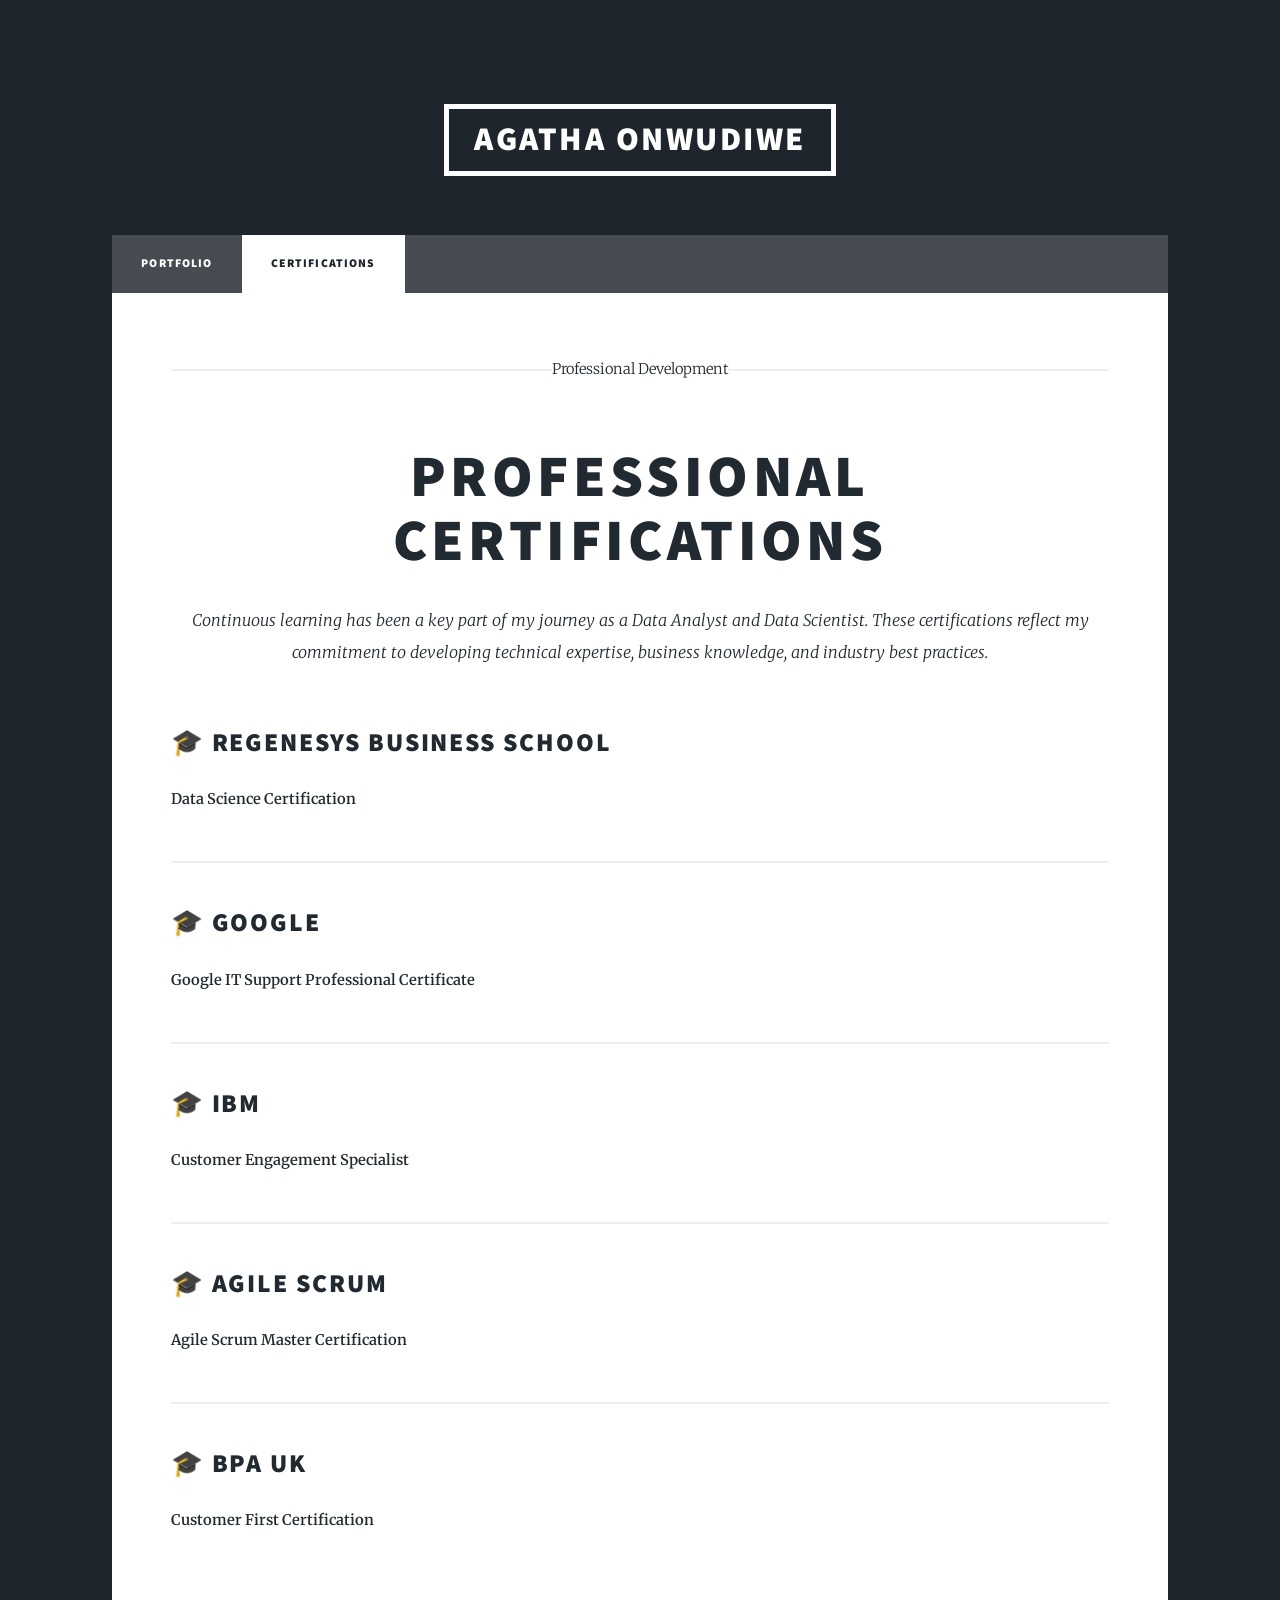
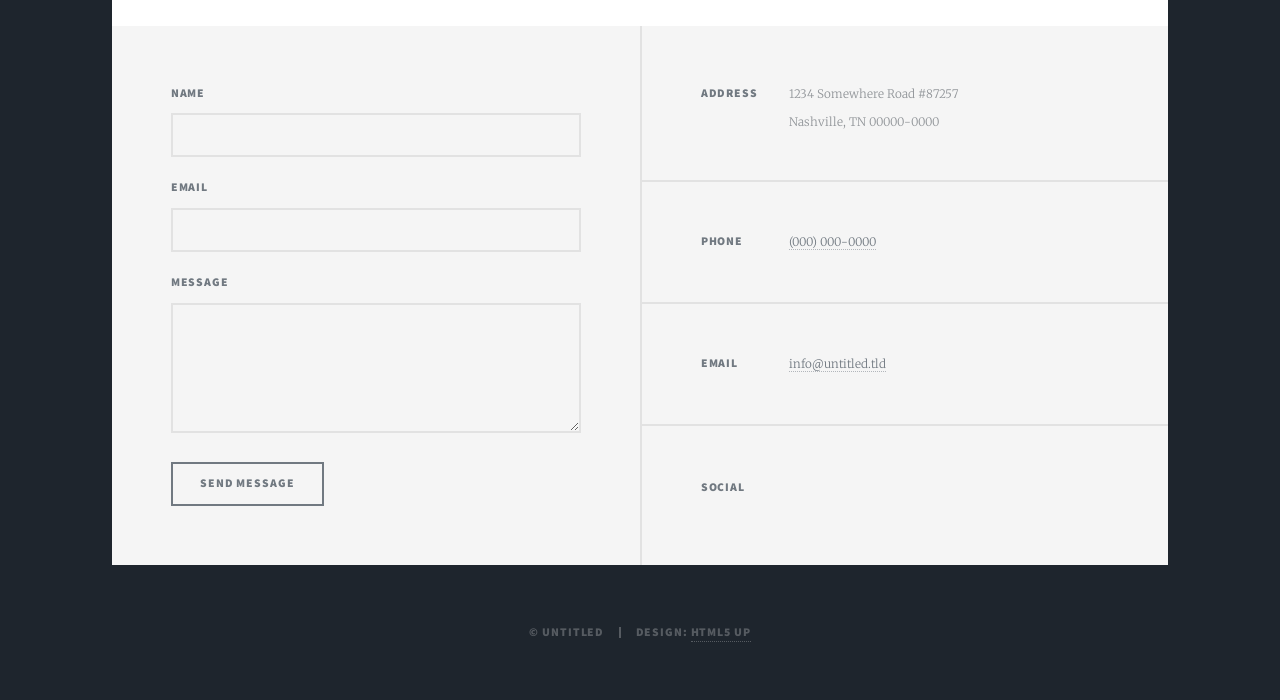
==== commit a2e97db8: "Complete professional portfolio website" ====
--- a/generic.html
+++ b/generic.html
@@ -89,9 +89,8 @@
     <p><strong>Customer First Certification</strong></p>
 
 </section>
-								<p>Donec eget ex magna. Interdum et malesuada fames ac ante ipsum primis in faucibus. Pellentesque venenatis dolor imperdiet dolor mattis sagittis. Praesent rutrum sem diam, vitae egestas enim auctor sit amet. Pellentesque leo mauris, consectetur id ipsum sit amet, fergiat. Pellentesque in mi eu massa lacinia malesuada et a elit. Donec urna ex, lacinia in purus ac, pretium pulvinar mauris. Nunc lorem mauris, fringilla in aliquam at, euismod in lectus. Pellentesque habitant morbi tristique senectus et netus et malesuada fames ac turpis egestas. Curabitur sapien risus, commodo eget turpis at, elementum convallis enim turpis, lorem ipsum dolor sit amet nullam.</p>
-								<p>Lorem ipsum dolor sit amet, consectetur adipiscing elit. Duis dapibus rutrum facilisis. Class aptent taciti sociosqu ad litora torquent per conubia nostra, per inceptos himenaeos. Etiam tristique libero eu nibh porttitor fermentum. Nullam venenatis erat id vehicula viverra. Nunc ultrices eros ut ultricies condimentum. Mauris risus lacus, blandit sit amet venenatis non, bibendum vitae dolor. Nunc lorem mauris, fringilla in aliquam at, euismod in lectus. Pellentesque habitant morbi tristique senectus et netus et malesuada fames ac turpis egestas. In non lorem sit amet elit placerat maximus. Pellentesque aliquam maximus risus. Donec eget ex magna. Interdum et malesuada fames ac ante ipsum primis in faucibus. Pellentesque venenatis dolor imperdiet dolor mattis sagittis. Praesent rutrum sem diam, vitae egestas enim auctor sit amet. Pellentesque leo mauris, consectetur id ipsum.</p>
-							</section>
+								
+	</section>
 
 					</div>
 
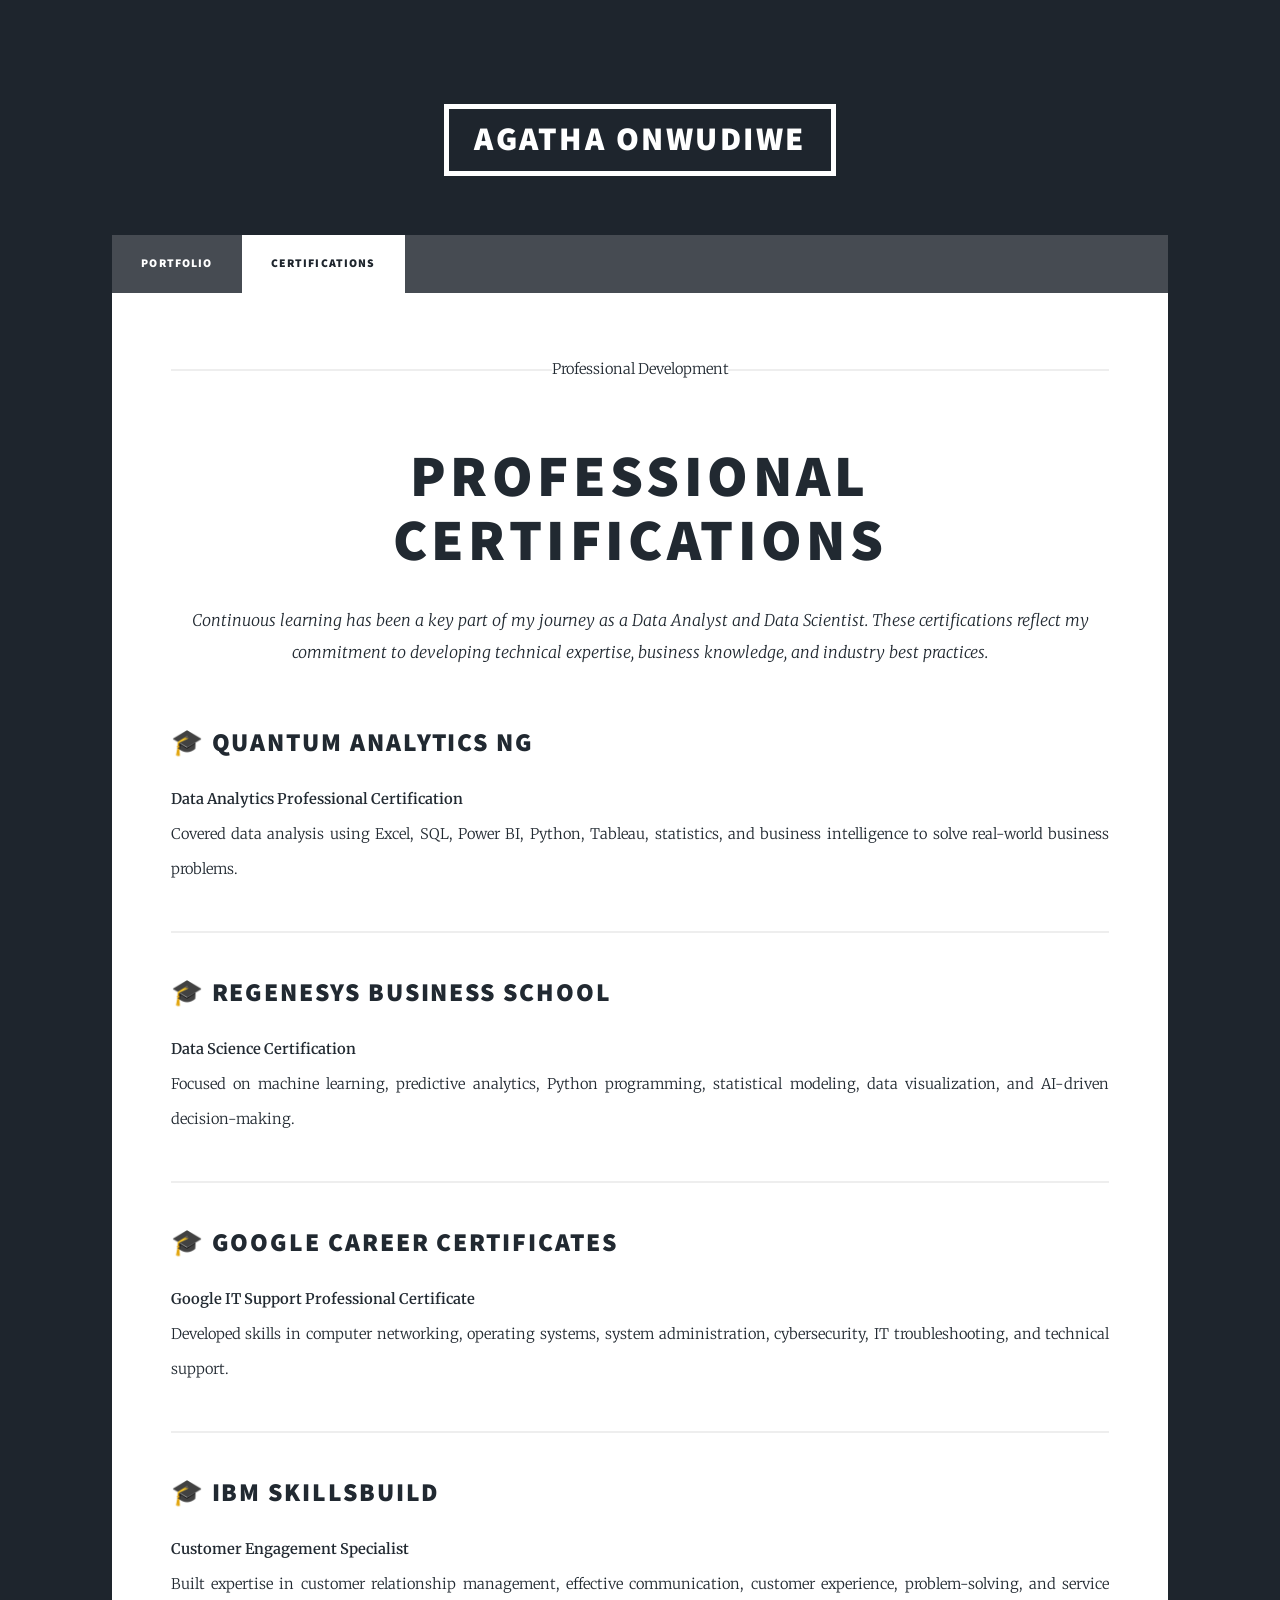
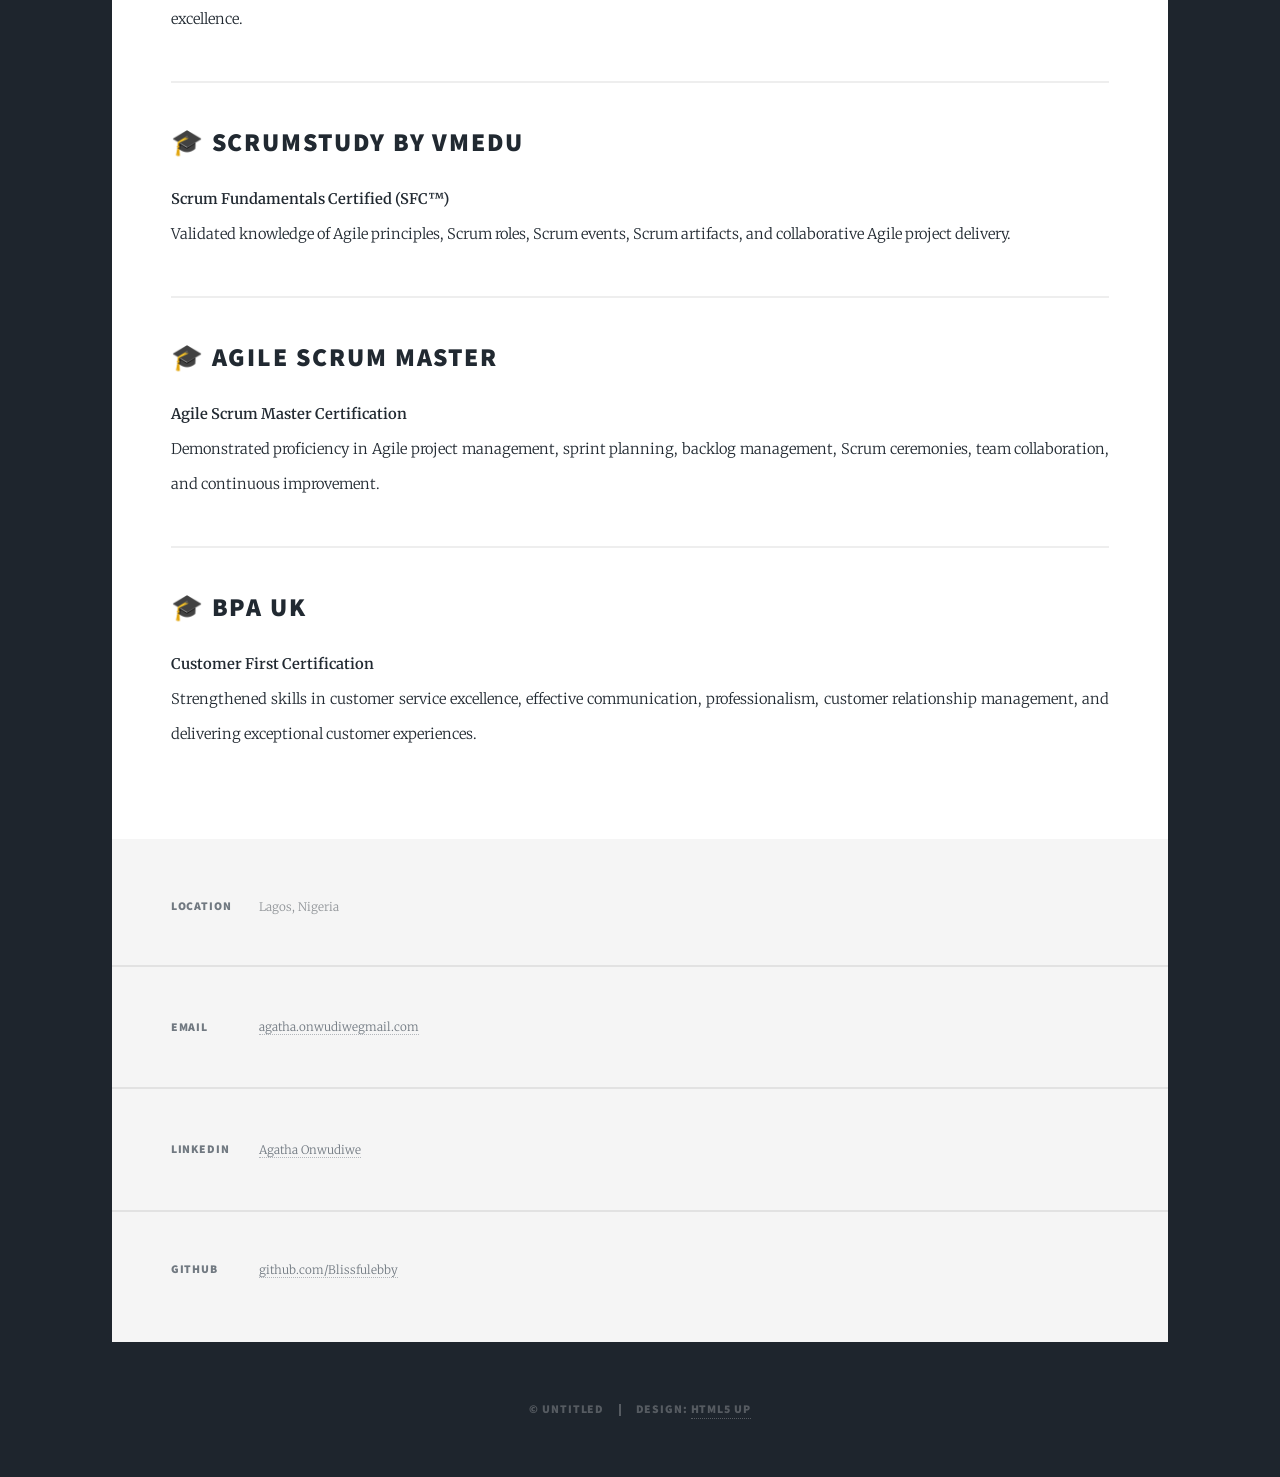
==== commit c5962af5: "Complete portfolio with certifications and final updates" ====
--- a/generic.html
+++ b/generic.html
@@ -65,28 +65,61 @@
 
 <section>
 
-    <h2>🎓 Regenesys Business School</h2>
-    <p><strong>Data Science Certification</strong></p>
+    <section>
+
+    <h2>🎓 Quantum Analytics NG</h2>
+    <p>
+        <strong>Data Analytics Professional Certification</strong><br>
+        Covered data analysis using Excel, SQL, Power BI, Python, Tableau, statistics, and business intelligence to solve real-world business problems.
+    </p>
 
     <hr />
 
-    <h2>🎓 Google</h2>
-    <p><strong>Google IT Support Professional Certificate</strong></p>
+    <h2>🎓 Regenesys Business School</h2>
+    <p>
+        <strong>Data Science Certification</strong><br>
+        Focused on machine learning, predictive analytics, Python programming, statistical modeling, data visualization, and AI-driven decision-making.
+    </p>
 
     <hr />
 
-    <h2>🎓 IBM</h2>
-    <p><strong>Customer Engagement Specialist</strong></p>
+    <h2>🎓 Google Career Certificates</h2>
+    <p>
+        <strong>Google IT Support Professional Certificate</strong><br>
+        Developed skills in computer networking, operating systems, system administration, cybersecurity, IT troubleshooting, and technical support.
+    </p>
 
     <hr />
 
-    <h2>🎓 Agile Scrum</h2>
-    <p><strong>Agile Scrum Master Certification</strong></p>
+    <h2>🎓 IBM SkillsBuild</h2>
+    <p>
+        <strong>Customer Engagement Specialist</strong><br>
+        Built expertise in customer relationship management, effective communication, customer experience, problem-solving, and service excellence.
+    </p>
+
+    <hr />
+
+    <h2>🎓 SCRUMstudy by VMEdu</h2>
+    <p>
+        <strong>Scrum Fundamentals Certified (SFC™)</strong><br>
+        Validated knowledge of Agile principles, Scrum roles, Scrum events, Scrum artifacts, and collaborative Agile project delivery.
+    </p>
+
+    <hr />
+
+    <h2>🎓 Agile Scrum Master</h2>
+    <p>
+        <strong>Agile Scrum Master Certification</strong><br>
+        Demonstrated proficiency in Agile project management, sprint planning, backlog management, Scrum ceremonies, team collaboration, and continuous improvement.
+    </p>
 
     <hr />
 
     <h2>🎓 BPA UK</h2>
-    <p><strong>Customer First Certification</strong></p>
+    <p>
+        <strong>Customer First Certification</strong><br>
+        Strengthened skills in customer service excellence, effective communication, professionalism, customer relationship management, and delivering exceptional customer experiences.
+    </p>
 
 </section>
 								
@@ -95,53 +128,45 @@
 					</div>
 
 				<!-- Footer -->
-					<footer id="footer">
-						<section>
-							<form method="post" action="#">
-								<div class="fields">
-									<div class="field">
-										<label for="name">Name</label>
-										<input type="text" name="name" id="name" />
-									</div>
-									<div class="field">
-										<label for="email">Email</label>
-										<input type="text" name="email" id="email" />
-									</div>
-									<div class="field">
-										<label for="message">Message</label>
-										<textarea name="message" id="message" rows="3"></textarea>
-									</div>
-								</div>
-								<ul class="actions">
-									<li><input type="submit" value="Send Message" /></li>
-								</ul>
-							</form>
-						</section>
-						<section class="split contact">
-							<section class="alt">
-								<h3>Address</h3>
-								<p>1234 Somewhere Road #87257<br />
-								Nashville, TN 00000-0000</p>
-							</section>
-							<section>
-								<h3>Phone</h3>
-								<p><a href="#">(000) 000-0000</a></p>
-							</section>
-							<section>
-								<h3>Email</h3>
-								<p><a href="#">info@untitled.tld</a></p>
-							</section>
-							<section>
-								<h3>Social</h3>
-								<ul class="icons alt">
-									<li><a href="#" class="icon brands alt fa-twitter"><span class="label">Twitter</span></a></li>
-									<li><a href="#" class="icon brands alt fa-facebook-f"><span class="label">Facebook</span></a></li>
-									<li><a href="#" class="icon brands alt fa-instagram"><span class="label">Instagram</span></a></li>
-									<li><a href="#" class="icon brands alt fa-github"><span class="label">GitHub</span></a></li>
-								</ul>
-							</section>
-						</section>
-					</footer>
+<footer id="footer">
+
+    <section class="split contact">
+
+        <section class="alt">
+            <h3>Location</h3>
+            <p>Lagos, Nigeria</p>
+        </section>
+
+        <section>
+            <h3>Email</h3>
+            <p>
+                <a href="mailto:YOUR_GMAIL@gmail.com">
+                    agatha.onwudiwegmail.com
+                </a>
+            </p>
+        </section>
+
+        <section>
+            <h3>LinkedIn</h3>
+            <p>
+                <a href="https://www.linkedin.com/in/agatha-onwudiwe-86b87215b/" target="_blank">
+                    Agatha Onwudiwe
+                </a>
+            </p>
+        </section>
+
+        <section>
+            <h3>GitHub</h3>
+            <p>
+                <a href="https://github.com/Blissfulebby" target="_blank">
+                    github.com/Blissfulebby
+                </a>
+            </p>
+        </section>
+
+    </section>
+
+</footer>
 
 				<!-- Copyright -->
 					<div id="copyright">
